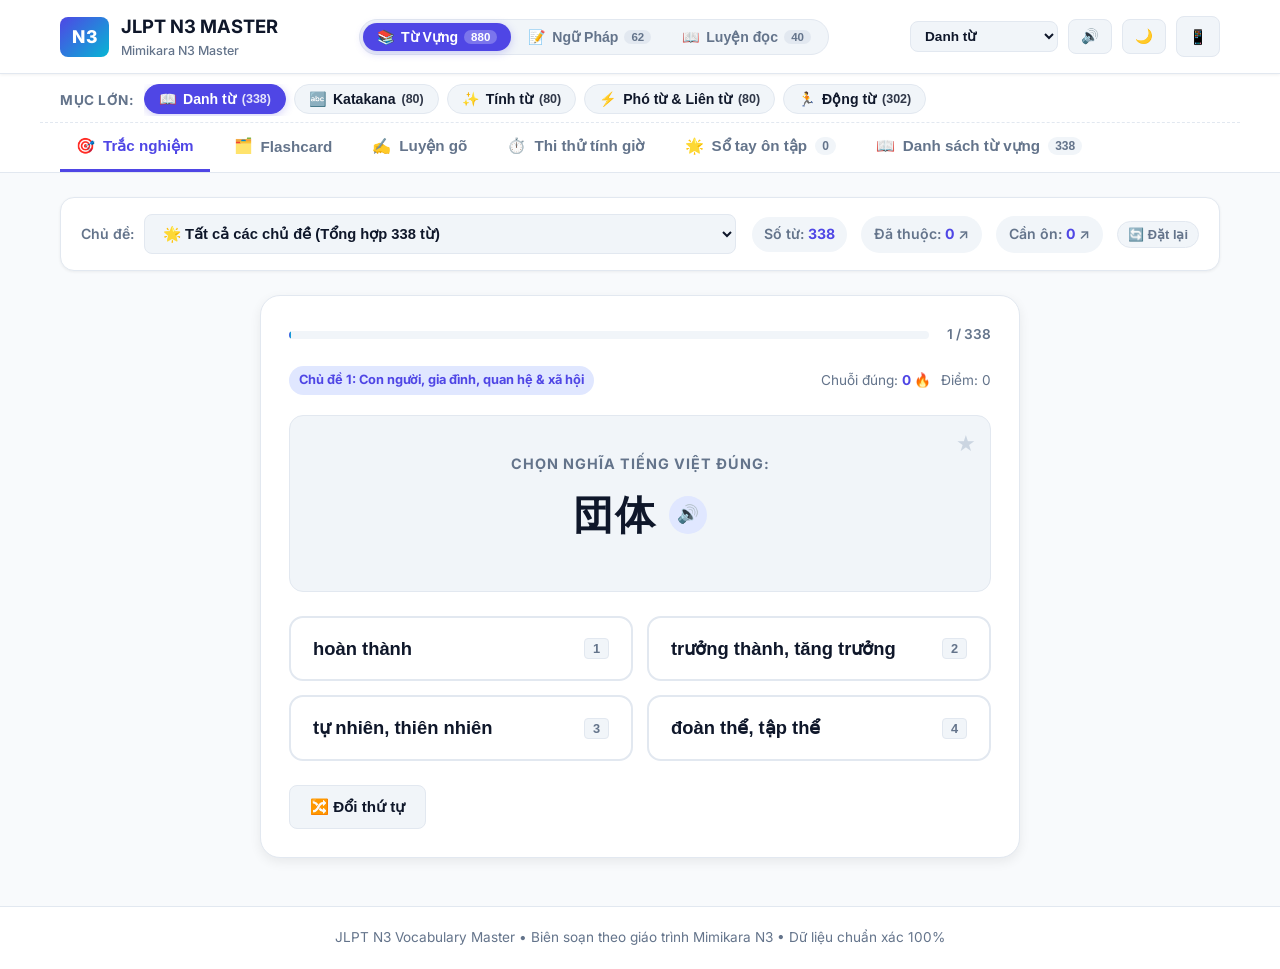
==== index.html @ 717dc183 "Add stage three N3 reading with 100 new vocabulary targets" ====
<!DOCTYPE html>
<html lang="vi" data-theme="light">
<head>
  <meta charset="UTF-8">
  <meta name="viewport" content="width=device-width, initial-scale=1.0, maximum-scale=1.0, user-scalable=no, viewport-fit=cover">
  <title>Ôn Tập Từ Vựng JLPT N3 - Mimikara</title>
  <link rel="stylesheet" href="style.css">
  <link rel="icon" type="image/svg+xml" href="icon.svg">
  <link rel="apple-touch-icon" href="icon.svg">
  <link rel="manifest" href="manifest.json">
  <meta name="theme-color" content="#4f46e5">
  <meta name="apple-mobile-web-app-capable" content="yes">
  <meta name="apple-mobile-web-app-status-bar-style" content="black-translucent">
  <meta name="apple-mobile-web-app-title" content="Quiz N3">
  <link rel="preconnect" href="https://fonts.googleapis.com">
  <link rel="preconnect" href="https://fonts.gstatic.com" crossorigin>
  <link href="https://fonts.googleapis.com/css2?family=Inter:wght@400;500;600;700;800&family=Noto+Sans+JP:wght@400;500;700;900&display=swap" rel="stylesheet">
</head>
<body>

  <!-- Header -->
  <header>
    <div class="header-inner">
      <a href="#" class="brand">
        <div class="logo-badge">N3</div>
        <div class="brand-title">
          <span id="brandMainTitle">JLPT N3 MASTER</span>
          <span class="brand-sub" id="brandSubTitle">Mimikara & Ngữ pháp VTI</span>
        </div>
      </a>

      <!-- Main Mode Switcher: Từ Vựng vs Ngữ Pháp -->
      <div class="app-mode-switch" id="appModeSwitch">
        <button class="mode-btn active" data-mode="vocab" id="modeBtnVocab">
          <span class="mode-icon">📚</span>
          <span class="mode-text">Từ Vựng</span>
          <span class="mode-badge">880</span>
        </button>
        <button class="mode-btn" data-mode="grammar" id="modeBtnGrammar">
          <span class="mode-icon">📝</span>
          <span class="mode-text">Ngữ Pháp</span>
          <span class="mode-badge">62</span>
        </button>
        <button class="mode-btn" data-mode="reading" id="modeBtnReading"><span class="mode-icon">📖</span><span class="mode-text">Luyện đọc</span><span class="mode-badge">40</span></button>
      </div>

      <div class="header-actions">
        <!-- Category selector (Extensible for Danh từ, Động từ, etc.) -->
        <select id="categorySelect" class="custom-select" style="max-width: 220px; font-size: 0.85rem; padding: 6px 10px;">
          <!-- Dynamically populated from QUIZ_CATEGORIES -->
        </select>

        <button id="soundToggleBtn" class="btn-icon" title="Bật/Tắt âm thanh">
          <span id="soundIcon">🔊</span>
        </button>

        <button id="themeToggleBtn" class="btn-icon" title="Chuyển chế độ Sáng/Tối">
          <span id="themeIcon">🌙</span>
        </button>

        <a href="connect.html" id="phoneConnectBtn" class="btn-icon" title="Kết nối học trên điện thoại (Mã QR & Link)" style="text-decoration: none;">
          <span>📱</span>
        </a>
      </div>
    </div>
  </header>

  <!-- ==================== VOCAB NAVIGATION TABS ==================== -->
  <div class="nav-tabs-wrapper" id="vocabNavTabsWrapper">
    <!-- Category Pills Switcher -->
    <div class="category-bar-wrapper">
      <span class="category-bar-label">Mục lớn:</span>
      <div id="categoryPills" class="category-pills-scroll">
        <!-- Dynamically rendered pills -->
      </div>
    </div>

    <ul class="nav-tabs">
      <li>
        <button class="nav-tab-btn active" data-tab="quiz">
          <span>🎯</span> Trắc nghiệm
        </button>
      </li>
      <li>
        <button class="nav-tab-btn" data-tab="flashcard">
          <span>🗂️</span> Flashcard
        </button>
      </li>
      <li>
        <button class="nav-tab-btn" data-tab="spelling">
          <span>✍️</span> Luyện gõ
        </button>
      </li>
      <li>
        <button class="nav-tab-btn" data-tab="exam">
          <span>⏱️</span> Thi thử tính giờ
        </button>
      </li>
      <li>
        <button class="nav-tab-btn" data-tab="review">
          <span>🌟</span> Sổ tay ôn tập
          <span id="reviewBadge" class="badge-count">0</span>
        </button>
      </li>
      <li>
        <button class="nav-tab-btn" data-tab="dictionary">
          <span>📖</span> Danh sách từ vựng
          <span id="dictTotalBadge" class="badge-count">0</span>
        </button>
      </li>
    </ul>
  </div>

  <!-- ==================== GRAMMAR NAVIGATION TABS ==================== -->
  <div class="nav-tabs-wrapper" id="grammarNavTabsWrapper" style="display: none;">
    <!-- Category Pills for Grammar -->
    <div class="category-bar-wrapper">
      <span class="category-bar-label">Nhóm:</span>
      <div id="grammarCategoryPills" class="category-pills-scroll">
        <!-- Dynamically rendered grammar pills -->
      </div>
    </div>

    <ul class="nav-tabs">
      <li>
        <button class="nav-tab-btn active" data-gtab="handbook">
          <span>📖</span> Cẩm nang 62 mẫu
          <span id="gHandbookBadge" class="badge-count">62</span>
        </button>
      </li>
      <li>
        <button class="nav-tab-btn" data-gtab="quiz">
          <span>🎯</span> Trắc nghiệm điền câu
        </button>
      </li>
      <li>
        <button class="nav-tab-btn" data-gtab="flashcard">
          <span>🗂️</span> Flashcard mẫu câu
        </button>
      </li>
      <li>
        <button class="nav-tab-btn" data-gtab="review">
          <span>⭐</span> Sổ tay cần ôn
          <span id="gReviewBadge" class="badge-count">0</span>
        </button>
      </li>
    </ul>
  </div>

  <!-- Main Content -->
  <main>
    <!-- ==================== VOCAB APPLICATION SPACE ==================== -->
    <div id="vocabAppSection">
      <!-- Topic / Filter Control Bar -->
      <div class="control-bar">
      <div class="select-group">
        <label for="topicSelect" class="select-label">Chủ đề:</label>
        <select id="topicSelect" class="custom-select">
          <option value="all">🌟 Tất cả 7 chủ đề (Tổng hợp 338 từ)</option>
          <!-- Populated dynamically -->
        </select>
      </div>

      <div class="quick-stats">
        <div class="stat-pill">Số từ: <strong id="currentWordCount">0</strong></div>
        <div id="statPillMastered" class="stat-pill clickable" title="Nhấn để xem danh sách các từ Đã thuộc">Đã thuộc: <strong id="masteredCount">0</strong> ↗</div>
        <div id="statPillMistake" class="stat-pill clickable" title="Nhấn để xem danh sách các câu Cần ôn">Cần ôn: <strong id="mistakeCount">0</strong> ↗</div>
        <button id="resetStatsBtn" class="btn-secondary" title="Đặt lại tiến độ Đã thuộc / Cần ôn" style="padding: 5px 10px; font-size: 0.8rem; border-radius: 999px; display: inline-flex; align-items: center; gap: 4px; cursor: pointer; color: var(--text-muted);">
          <span>🔄</span> Đặt lại
        </button>
      </div>
    </div>

    <!-- ==================== TAB 1: TRẮC NGHIỆM (QUIZ) ==================== -->
    <section id="view-quiz" class="view-section active">
      <div class="app-card">
        <!-- Progress -->
        <div class="progress-container">
          <div class="progress-track">
            <div id="quizProgressFill" class="progress-fill"></div>
          </div>
          <div id="quizProgressText" class="progress-text">1 / 10</div>
        </div>

        <div class="quiz-header">
          <span id="quizTopicBadge" class="quiz-topic-tag">Chủ đề 1</span>
          <div style="display: flex; gap: 10px; align-items: center;">
            <span>Chuỗi đúng: <strong id="streakCount" style="color: var(--primary);">0 🔥</strong></span>
            <span id="quizScoreText">Điểm: 0</span>
          </div>
        </div>

        <!-- Question box -->
        <div class="quiz-question-box">
          <button id="quizStarBtn" class="star-btn" title="Đánh dấu từ yêu thích">★</button>
          <div id="quizPromptType" class="question-prompt">Chọn nghĩa đúng của từ:</div>
          <div id="quizQuestionMain" class="question-main">
            <span id="quizQuestionWord">男性</span>
            <button id="quizAudioBtn" class="audio-btn" title="Nghe phát âm">🔊</button>
          </div>
          <div id="quizQuestionSub" class="question-sub">Âm Hán: NAM TÍNH</div>
        </div>

        <!-- 4 Options -->
        <div id="quizOptionsGrid" class="options-grid">
          <!-- Populated dynamically -->
        </div>

        <!-- Explanation Card (Shown after answering) -->
        <div id="quizExplanation" class="explanation-box">
          <div style="font-weight: 700; color: var(--primary); margin-bottom: 4px;">Chi tiết từ vựng:</div>
          <div class="exp-grid">
            <div class="exp-item">
              <div class="exp-label">Kanji</div>
              <div id="expKanji" class="exp-val">男性</div>
            </div>
            <div class="exp-item">
              <div class="exp-label">Cách đọc (Hiragana)</div>
              <div id="expHiragana" class="exp-val">だんせい</div>
            </div>
            <div class="exp-item">
              <div class="exp-label">Hán Việt</div>
              <div id="expHanViet" class="exp-val">NAM TÍNH</div>
            </div>
            <div class="exp-item">
              <div class="exp-label">Nghĩa tiếng Việt</div>
              <div id="expNghia" class="exp-val">đàn ông, nam giới</div>
            </div>
            <div class="exp-item">
              <div class="exp-label">STT Mimikara</div>
              <div id="expStt" class="exp-val">#1</div>
            </div>
          </div>
        </div>

        <!-- Action bar -->
        <div class="quiz-actions">
          <button id="quizShuffleBtn" class="btn-secondary">🔀 Đổi thứ tự</button>
          <button id="quizNextBtn" class="btn-primary" style="display: none;">
            Câu tiếp theo ➜
          </button>
        </div>
      </div>
    </section>

    <!-- ==================== TAB 2: FLASHCARD ==================== -->
    <section id="view-flashcard" class="view-section">
      <div class="app-card" style="max-width: 650px;">
        <div class="progress-container">
          <div class="progress-track">
            <div id="fcProgressFill" class="progress-fill"></div>
          </div>
          <div id="fcProgressText" class="progress-text">1 / 49</div>
        </div>

        <!-- 3D Flip Card -->
        <div id="flashcardElement" class="flashcard-wrapper">
          <div class="flashcard-inner">
            <!-- Front -->
            <div class="flashcard-front">
              <div style="display: flex; justify-content: space-between; width: 100%;">
                <span id="fcTopicBadge" class="quiz-topic-tag">Chủ đề 1</span>
                <span id="fcSttBadge" style="font-size: 0.85rem; font-weight: 700; color: var(--text-muted);">#1</span>
              </div>
              <div>
                <div id="fcKanji" class="fc-word-kanji">男性</div>
                <div id="fcHanViet" class="fc-word-hanviet">NAM TÍNH</div>
              </div>
              <div class="fc-hint">💡 Nhấp hoặc nhấn phím Space để lật thẻ xem nghĩa</div>
            </div>

            <!-- Back -->
            <div class="flashcard-back">
              <div style="display: flex; justify-content: space-between; width: 100%;">
                <span class="quiz-topic-tag">Đáp án & Cách đọc</span>
                <button id="fcAudioBtn" class="audio-btn" title="Nghe phát âm">🔊</button>
              </div>
              <div>
                <div id="fcHiragana" class="fc-word-hiragana">だんせい</div>
                <div id="fcNghia" class="fc-word-nghia">đàn ông, nam giới</div>
              </div>
              <div class="fc-hint">Nhấp vào thẻ để quay lại mặt trước</div>
            </div>
          </div>
        </div>

        <!-- Controls -->
        <div class="flashcard-controls">
          <button id="fcPrevBtn" class="btn-secondary" title="Từ trước đó (Phím mũi tên trái)">⬅ Trước</button>
          <button id="fcReviewBtn" class="btn-status review" title="Đánh dấu cần ôn lại">⚠️ Cần ôn lại</button>
          <button id="fcMasteredBtn" class="btn-status mastered" title="Đánh dấu đã thuộc">✅ Đã thuộc</button>
          <button id="fcNextBtn" class="btn-secondary" title="Từ tiếp theo (Phím mũi tên phải)">Tiếp ➡</button>
        </div>
      </div>
    </section>

    <!-- ==================== TAB 3: LUYỆN GÕ (SPELLING) ==================== -->
    <section id="view-spelling" class="view-section">
      <div class="app-card">
        <div class="progress-container">
          <div class="progress-track">
            <div id="spellingProgressFill" class="progress-fill"></div>
          </div>
          <div id="spellingProgressText" class="progress-text">1 / 10</div>
        </div>

        <div class="spelling-box">
          <div class="quiz-topic-tag" id="spellingTopicBadge">Chủ đề 1</div>
          <div id="spellingKanji" class="spelling-prompt">男性</div>
          <div id="spellingHanViet" style="color: var(--primary); font-weight: 700; margin-bottom: 4px;">NAM TÍNH</div>
          <div id="spellingMeaning" class="spelling-meaning">đàn ông, nam giới</div>

          <form id="spellingForm">
            <input type="text" id="spellingInput" class="spelling-input" placeholder="Gõ Hiragana (hoặc Romaji)..." autocomplete="off" autofocus>
            <div id="spellingFeedback" class="spelling-feedback"></div>
            
            <div style="display: flex; gap: 10px; justify-content: center;">
              <button type="button" id="spellingHintBtn" class="btn-secondary">💡 Gợi ý chữ đầu</button>
              <button type="submit" class="btn-primary">Kiểm tra ↵</button>
              <button type="button" id="spellingSkipBtn" class="btn-secondary">Bỏ qua ➜</button>
            </div>
          </form>
        </div>
      </div>
    </section>

    <!-- ==================== TAB 4: THI THỬ TÍNH GIỜ (EXAM) ==================== -->
    <section id="view-exam" class="view-section">
      <!-- Exam Setup Screen -->
      <div id="examSetupCard" class="app-card">
        <h2 style="font-size: 1.6rem; margin-bottom: 8px;">⏱️ Thi thử trắc nghiệm JLPT N3</h2>
        <p style="color: var(--text-muted); margin-bottom: 24px;">Kiểm tra năng lực từ vựng N3 dưới áp lực thời gian tương tự bài thi thật.</p>

        <div style="margin-bottom: 20px;">
          <label style="font-weight: 700; display: block; margin-bottom: 8px;">Số câu hỏi:</label>
          <select id="examCountSelect" class="custom-select">
            <option value="15">15 câu (Khoảng 5 phút)</option>
            <option value="25" selected>25 câu (Khoảng 8 phút)</option>
            <option value="40">40 câu (Khoảng 15 phút)</option>
            <option value="all">Toàn bộ danh sách từ trong chủ đề</option>
          </select>
        </div>

        <div style="margin-bottom: 24px;">
          <label style="font-weight: 700; display: block; margin-bottom: 8px;">Thời gian mỗi câu:</label>
          <select id="examTimeSelect" class="custom-select">
            <option value="15">15 giây / câu (Nhanh - Phản xạ cao)</option>
            <option value="25" selected>25 giây / câu (Chuẩn JLPT)</option>
            <option value="40">40 giây / câu (Thư thả)</option>
          </select>
        </div>

        <button id="examStartBtn" class="btn-primary" style="width: 100%; justify-content: center; padding: 14px;">
          🚀 Bắt đầu thi ngay
        </button>
      </div>

      <!-- Exam Active Screen -->
      <div id="examActiveCard" class="app-card" style="display: none;">
        <div style="display: flex; justify-content: space-between; align-items: center; margin-bottom: 16px;">
          <span id="examCounterText" style="font-weight: 700;">Câu 1 / 25</span>
          <div id="examTimer" class="exam-timer">
            <span>⏳</span> <span id="examTimerValue">25s</span>
          </div>
        </div>

        <div class="progress-container">
          <div class="progress-track">
            <div id="examProgressFill" class="progress-fill"></div>
          </div>
        </div>

        <div class="quiz-question-box">
          <div id="examPromptType" class="question-prompt">Chọn nghĩa chính xác:</div>
          <div id="examQuestionMain" class="question-main">
            <span id="examQuestionWord">合格</span>
            <button id="examAudioBtn" class="audio-btn" title="Nghe phát âm">🔊</button>
          </div>
          <div id="examQuestionSub" class="question-sub">HỢP CÁCH</div>
        </div>

        <div id="examOptionsGrid" class="options-grid">
          <!-- Populated dynamically -->
        </div>
      </div>

      <!-- Exam Result Screen -->
      <div id="examResultCard" class="app-card exam-result-card" style="display: none;">
        <h2 style="font-size: 1.8rem; margin-bottom: 6px;">🎉 Kết Quả Bài Thi</h2>
        <p id="examResultSub" style="color: var(--text-muted); margin-bottom: 24px;">Hoàn thành bài thi N3</p>

        <div class="score-circle">
          <div id="examScorePercent">88%</div>
          <span id="examScoreFraction">22 / 25 câu đúng</span>
        </div>

        <div id="examRankBadge" style="display: inline-block; padding: 8px 18px; border-radius: 999px; font-weight: 800; margin-bottom: 24px;">
          Xuất Sắc! 🏆
        </div>

        <div style="display: flex; gap: 12px; justify-content: center; flex-wrap: wrap;">
          <button id="examRetryBtn" class="btn-primary">🔄 Thi lại</button>
          <button id="examReviewMistakesBtn" class="btn-secondary">⚠️ Ôn lại các câu làm sai</button>
        </div>
      </div>
    </section>

    <!-- ==================== TAB 5: SỔ TAY TỪ KHÓ, YÊU THÍCH & ĐÃ THUỘC ==================== -->
    <section id="view-review" class="view-section">
      <div class="control-bar" style="margin-bottom: 16px;">
        <div style="display: flex; gap: 10px; flex-wrap: wrap;">
          <button id="subtabMistakesBtn" class="btn-secondary" style="font-weight: 700; background: var(--primary-light); color: var(--primary);">
            ⚠️ Câu làm sai (<span id="countMistakesTab">0</span>)
          </button>
          <button id="subtabMasteredBtn" class="btn-secondary" style="font-weight: 700;">
            ✅ Đã thuộc (<span id="countMasteredTab">0</span>)
          </button>
          <button id="subtabFavoritesBtn" class="btn-secondary" style="font-weight: 700;">
            ⭐ Từ yêu thích (<span id="countFavoritesTab">0</span>)
          </button>
        </div>

        <button id="clearReviewBtn" class="btn-secondary" style="color: var(--danger);">
          🗑️ Xóa danh sách này
        </button>
      </div>

      <div id="reviewListContainer" class="dict-table-wrapper">
        <!-- Rendered dynamically -->
      </div>
    </section>

    <!-- ==================== TAB 6: DANH SÁCH TỪ VỰNG ==================== -->
    <section id="view-dictionary" class="view-section">
      <div class="dict-controls">
        <div class="dict-topic-group">
          <label for="dictTopicSelect" class="select-label">🏷️ Chủ đề:</label>
          <select id="dictTopicSelect" class="custom-select dict-topic-select">
            <option value="all">🌟 Tất cả chủ đề</option>
            <!-- Populated dynamically -->
          </select>
        </div>
        <div class="dict-search-wrapper">
          <input type="text" id="dictSearchInput" class="search-input" placeholder="🔍 Tìm kiếm từ vựng theo Kanji, Hiragana, Hán Việt hoặc Nghĩa...">
        </div>
      </div>

      <div class="dict-status-bar">
        <span id="dictStatusText">Đang hiển thị <strong id="dictFilteredCount">0</strong> từ</span>
        <div class="dict-col-toggles">
          <span class="dict-col-label">Che nội dung để dò bài:</span>
          <button type="button" class="col-pill-toggle" data-col="kanji" title="Ẩn/Hiện cột Kanji">
            <span class="col-icon">👁️</span> Kanji
          </button>
          <button type="button" class="col-pill-toggle" data-col="hiragana" title="Ẩn/Hiện cột Hiragana">
            <span class="col-icon">👁️</span> Hiragana
          </button>
          <button type="button" class="col-pill-toggle" data-col="hanviet" title="Ẩn/Hiện cột Âm Hán Việt">
            <span class="col-icon">👁️</span> Hán Việt
          </button>
          <button type="button" class="col-pill-toggle" data-col="nghia" title="Ẩn/Hiện cột Nghĩa tiếng Việt">
            <span class="col-icon">👁️</span> Nghĩa TV
          </button>
        </div>
      </div>

      <div class="dict-table-wrapper">
        <table class="dict-table" id="dictTable">
          <thead>
            <tr>
              <th style="width: 50px;">STT</th>
              <th class="th-toggleable">
                <div class="th-content">
                  <span>Kanji / Từ vựng</span>
                  <button type="button" class="btn-col-toggle" data-col="kanji" title="Ẩn/Hiện nội dung Kanji">
                    <span class="toggle-icon">👁️</span>
                  </button>
                </div>
              </th>
              <th class="th-toggleable">
                <div class="th-content">
                  <span>Hiragana</span>
                  <button type="button" class="btn-col-toggle" data-col="hiragana" title="Ẩn/Hiện nội dung Hiragana">
                    <span class="toggle-icon">👁️</span>
                  </button>
                </div>
              </th>
              <th class="th-toggleable">
                <div class="th-content">
                  <span>Âm Hán Việt</span>
                  <button type="button" class="btn-col-toggle" data-col="hanviet" title="Ẩn/Hiện nội dung Âm Hán Việt">
                    <span class="toggle-icon">👁️</span>
                  </button>
                </div>
              </th>
              <th class="th-toggleable">
                <div class="th-content">
                  <span>Nghĩa Tiếng Việt</span>
                  <button type="button" class="btn-col-toggle" data-col="nghia" title="Ẩn/Hiện nội dung Nghĩa Tiếng Việt">
                    <span class="toggle-icon">👁️</span>
                  </button>
                </div>
              </th>
              <th class="col-topic">Chủ đề</th>
              <th style="text-align: center; width: 100px;">Thao tác</th>
            </tr>
          </thead>
          <tbody id="dictTableBody">
            <!-- Populated dynamically -->
          </tbody>
        </table>
      </div>
    </section>
  </div> <!-- /#vocabAppSection -->

  <!-- ==================== GRAMMAR APPLICATION SPACE ==================== -->
  <div id="grammarAppSection" style="display: none;">
    <!-- Grammar Filter & Stats Bar -->
    <div class="control-bar" id="grammarControlBar">
      <div class="select-group">
        <label for="grammarCategorySelect" class="select-label">Phân loại:</label>
        <select id="grammarCategorySelect" class="custom-select">
          <!-- Populated from GRAMMAR_CATEGORIES -->
        </select>
      </div>

      <div class="quick-stats">
        <div class="stat-pill">Tổng mẫu: <strong id="grammarTotalCount">62</strong></div>
        <div id="gStatPillMastered" class="stat-pill clickable" title="Xem danh sách mẫu câu Đã thuộc">Đã thuộc: <strong id="gMasteredCount">0</strong> ↗</div>
        <div id="gStatPillReview" class="stat-pill clickable" title="Xem danh sách mẫu câu Cần ôn">Cần ôn: <strong id="gReviewCount">0</strong> ↗</div>
        <button id="resetGrammarStatsBtn" class="btn-secondary" title="Đặt lại tiến độ ngữ pháp" style="padding: 5px 10px; font-size: 0.8rem; border-radius: 999px; display: inline-flex; align-items: center; gap: 4px; cursor: pointer; color: var(--text-muted);">
          <span>🔄</span> Đặt lại
        </button>
      </div>
    </div>

    <!-- ==================== GRAMMAR TAB 1: CẨM NANG (HANDBOOK) ==================== -->
    <section id="view-grammar-handbook" class="view-section active">
      <div class="dict-controls">
        <div class="dict-search-wrapper">
          <input type="text" id="grammarSearchInput" class="search-input" placeholder="🔍 Tìm theo mẫu câu (~うちに), ý nghĩa (trong lúc), hoặc câu ví dụ...">
        </div>
        <button id="grammarToggleAllBtn" class="btn-secondary" style="white-space: nowrap; font-size: 0.88rem; padding: 11px 16px; display: inline-flex; align-items: center; gap: 6px;">
          <span id="toggleAllIcon">📂</span> <span id="toggleAllText">Mở rộng tất cả</span>
        </button>
      </div>

      <div class="dict-status-bar">
        <span id="grammarStatusText">Đang hiển thị <strong style="color: var(--primary);">62</strong> / 62 mẫu ngữ pháp</span>
      </div>

      <!-- Accordion list container for 62 grammar cards -->
      <div id="grammarCardsList" class="grammar-cards-container">
        <!-- Rendered dynamically -->
      </div>
    </section>

    <!-- ==================== GRAMMAR TAB 2: TRẮC NGHIỆM (QUIZ) ==================== -->
    <section id="view-grammar-quiz" class="view-section">
      <div class="app-card">
        <div class="progress-container">
          <div class="progress-track">
            <div id="gQuizProgressFill" class="progress-fill"></div>
          </div>
          <div id="gQuizProgressText" class="progress-text">1 / 10</div>
        </div>

        <div class="quiz-header">
          <span id="gQuizCategoryBadge" class="quiz-topic-tag">Thời gian & Trình tự</span>
          <div>Chuỗi đúng: <strong id="gQuizStreak" style="color: var(--primary);">0 🔥</strong></div>
        </div>

        <div class="quiz-question-box">
          <button id="gQuizStarBtn" class="star-btn" title="Lưu mẫu câu này vào Sổ tay cần ôn">★</button>
          <div class="question-prompt">Điền mẫu ngữ pháp thích hợp vào chỗ trống:</div>
          <div id="gQuizSentence" class="grammar-quiz-sentence">
            <!-- Japanese sentence with blank slot -->
          </div>
          <div id="gQuizMeaning" class="question-sub" style="margin-top: 8px;">
            <!-- Vietnamese translation hint -->
          </div>
          <div style="margin-top: 14px;">
            <button id="gQuizAudioBtn" class="audio-btn" title="Nghe câu tiếng Nhật">🔊</button>
          </div>
        </div>

        <!-- 4 Options Grid -->
        <div id="gQuizOptionsGrid" class="options-grid">
          <!-- Rendered dynamically -->
        </div>

        <!-- Explanation Box -->
        <div id="gQuizExplanation" class="explanation-box">
          <div id="gQuizExpTitle" style="font-weight: 700; color: var(--primary); margin-bottom: 6px; font-size: 1.05rem;"></div>
          <div id="gQuizExpDetail" style="font-size: 0.95rem; line-height: 1.5; color: var(--text-main);"></div>
        </div>

        <!-- Quiz Action Buttons -->
        <div class="quiz-actions">
          <button id="gQuizRestartBtn" class="btn-secondary">Làm bộ khác 🔄</button>
          <button id="gQuizNextBtn" class="btn-primary" style="display: none;">Câu tiếp theo ➔</button>
        </div>
      </div>
    </section>

    <!-- ==================== GRAMMAR TAB 3: FLASHCARD ==================== -->
    <section id="view-grammar-flashcard" class="view-section">
      <div class="app-card" style="text-align: center;">
        <div class="progress-container">
          <div class="progress-track">
            <div id="gFcProgressFill" class="progress-fill"></div>
          </div>
          <div id="gFcProgressText" class="progress-text">1 / 62</div>
        </div>

        <div class="flashcard-wrapper" id="gFlashcardElement">
          <div class="flashcard-inner">
            <!-- Mặt trước -->
            <div class="flashcard-front">
              <div style="display: flex; justify-content: space-between; width: 100%; align-items: center;">
                <span id="gFcCategoryBadge" class="quiz-topic-tag">Thời gian & Trình tự</span>
                <span id="gFcNumberBadge" style="font-weight: 800; color: var(--primary); font-size: 0.9rem;">#1</span>
              </div>
              <div style="flex: 1; display: flex; flex-direction: column; justify-content: center;">
                <div id="gFcPattern" class="fc-word-kanji" style="font-size: clamp(2rem, 6.5vw, 2.8rem); margin-top: 10px;">～うちに</div>
                <div id="gFcFormation" class="grammar-fc-formation" style="font-size: 0.95rem; color: var(--text-muted); margin-top: 10px; font-weight: 600; white-space: pre-line;"></div>
              </div>
              <div class="fc-hint">Chạm vào thẻ để lật xem ý nghĩa & ví dụ 🔄</div>
            </div>

            <!-- Mặt sau -->
            <div class="flashcard-back">
              <div style="display: flex; justify-content: space-between; width: 100%; align-items: center;">
                <span id="gFcCategoryBadgeBack" class="quiz-topic-tag">Thời gian & Trình tự</span>
                <button id="gFcAudioBtn" class="audio-btn" title="Nghe phát âm câu ví dụ">🔊</button>
              </div>
              <div style="flex: 1; display: flex; flex-direction: column; justify-content: center; overflow-y: auto; max-height: 200px; padding: 4px; width: 100%;">
                <div id="gFcMeaning" class="fc-word-nghia" style="font-size: 1.35rem; font-weight: 800; color: var(--primary); margin-top: 4px;">Trong lúc, nhân lúc...</div>
                <div id="gFcUsage" style="font-size: 0.85rem; color: var(--text-muted); margin: 6px 0 10px; line-height: 1.4; text-align: left; white-space: pre-line;"></div>
                <div id="gFcExample" style="font-size: 0.92rem; text-align: left; background: var(--bg-subtle); padding: 8px 12px; border-radius: var(--radius-sm); border-left: 3px solid var(--primary);"></div>
              </div>
              <div class="fc-hint">Chạm vào thẻ để lật lại 🔄</div>
            </div>
          </div>
        </div>

        <div class="flashcard-controls">
          <button id="gFcReviewBtn" class="btn-status review">⚠️ Cần ôn</button>
          <button id="gFcMasteredBtn" class="btn-status mastered">✅ Đã thuộc</button>
        </div>

        <div style="display: flex; justify-content: space-between; max-width: 580px; margin: 16px auto 0;">
          <button id="gFcPrevBtn" class="btn-secondary" style="padding: 8px 16px;">⬅️ Trước</button>
          <button id="gFcNextBtn" class="btn-secondary" style="padding: 8px 16px;">Tiếp ➡️</button>
        </div>
      </div>
    </section>

    <!-- ==================== GRAMMAR TAB 4: SỔ TAY (REVIEW) ==================== -->
    <section id="view-grammar-review" class="view-section">
      <div class="control-bar" style="margin-bottom: 16px;">
        <div style="display: flex; gap: 8px; flex-wrap: wrap;">
          <button id="gSubtabMistakesBtn" class="btn-secondary" style="font-weight: 700; background: var(--primary-light); color: var(--primary);">
            ⚠️ Cần ôn (<span id="gCountMistakesTab">0</span>)
          </button>
          <button id="gSubtabMasteredBtn" class="btn-secondary" style="font-weight: 700;">
            ✅ Đã thuộc (<span id="gCountMasteredTab">0</span>)
          </button>
          <button id="gSubtabStarredBtn" class="btn-secondary" style="font-weight: 700;">
            ⭐ Đã đánh dấu (<span id="gCountStarredTab">0</span>)
          </button>
        </div>

        <button id="gClearReviewBtn" class="btn-secondary" style="color: var(--danger);">
          🗑️ Xóa danh sách này
        </button>
      </div>

      <div id="gReviewListContainer" class="grammar-cards-container">
        <!-- Rendered dynamically -->
      </div>
    </section>
  </div> <!-- /#grammarAppSection -->
    <section id="readingAppSection" style="display: none;"></section>
  </main>

  <!-- Reset Stats Modal -->
  <div id="resetModal" class="modal-overlay" style="display: none; position: fixed; inset: 0; background: rgba(0,0,0,0.55); z-index: 9999; align-items: center; justify-content: center; backdrop-filter: blur(4px);">
    <div class="app-card" style="max-width: 440px; width: 90%; margin: 20px; box-shadow: var(--shadow-lg); animation: popIn 0.25s ease;">
      <h3 style="display: flex; align-items: center; gap: 8px; font-size: 1.25rem; margin-bottom: 12px; color: var(--text-main);">
        <span>🔄</span> Đặt lại tiến độ học tập
      </h3>
      <p style="font-size: 0.92rem; color: var(--text-muted); margin-bottom: 20px; line-height: 1.5;">
        Bạn muốn làm mới tiến độ học tập nào về mức 0?
      </p>

      <div style="display: flex; flex-direction: column; gap: 10px; margin-bottom: 24px;">
        <button id="resetMasteredBtn" class="btn-secondary" style="justify-content: flex-start; padding: 12px 16px; font-weight: 600; text-align: left;">
          <span>✅</span> Đặt lại danh sách <strong>"Đã thuộc"</strong> về 0
        </button>
        <button id="resetMistakesBtn" class="btn-secondary" style="justify-content: flex-start; padding: 12px 16px; font-weight: 600; text-align: left; color: #b45309;">
          <span>⚠️</span> Đặt lại danh sách <strong>"Cần ôn"</strong> về 0
        </button>
        <button id="resetAllStatsBtn" class="btn-secondary" style="justify-content: flex-start; padding: 12px 16px; font-weight: 700; text-align: left; color: var(--danger); border-color: rgba(239, 68, 68, 0.4);">
          <span>💥</span> Đặt lại <strong>TOÀN BỘ</strong> (Học lại từ đầu)
        </button>
      </div>

      <div style="display: flex; justify-content: flex-end;">
        <button id="closeResetModalBtn" class="btn-secondary" style="padding: 8px 18px;">Đóng</button>
      </div>
    </div>
  </div>

  <!-- Footer -->
  <footer>
    <p>JLPT N3 Vocabulary Master • Biên soạn theo giáo trình Mimikara N3 • Dữ liệu chuẩn xác 100%</p>
  </footer>

  <!-- Scripts -->
  <script src="vocab_data.js"></script>
  <script src="grammar_data.js?v=4"></script>
  <script src="reading_data.js"></script>
  <script src="reading_stage1.js"></script>
  <script src="reading_stage2.js"></script>
  <script src="reading_stage3.js"></script>
  <script src="reading_plan.js"></script>
  <script src="reading.js"></script>
  <script src="app.js?v=9"></script>
  <script>
    if ('serviceWorker' in navigator) {
      let reloading = false;
      const hadController = !!navigator.serviceWorker.controller;
      navigator.serviceWorker.addEventListener('controllerchange', () => {
        if (hadController && !reloading) {
          reloading = true;
          window.location.reload();
        }
      });
      window.addEventListener('load', () => {
        navigator.serviceWorker.register('./service-worker.js', { updateViaCache: 'none' }).then(registration => {
          return registration.update();
        }).catch(err => {
          console.log('SW registration error:', err);
        });
      });
    }
  </script>
</body>
</html>
---- style.css ----
:root {
  --primary: #4f46e5;
  --primary-hover: #4338ca;
  --primary-light: #e0e7ff;
  --secondary: #06b6d4;
  --success: #10b981;
  --success-light: #d1fae5;
  --danger: #ef4444;
  --danger-light: #fee2e2;
  --warning: #f59e0b;
  --warning-light: #fef3c7;
  
  --bg-main: #f8fafc;
  --bg-card: #ffffff;
  --bg-subtle: #f1f5f9;
  --text-main: #0f172a;
  --text-muted: #64748b;
  --text-inverse: #ffffff;
  --border: #e2e8f0;
  
  --radius-sm: 8px;
  --radius-md: 14px;
  --radius-lg: 20px;
  --shadow-sm: 0 1px 3px rgba(0,0,0,0.06);
  --shadow-md: 0 4px 12px rgba(0,0,0,0.07);
  --shadow-lg: 0 12px 28px rgba(0,0,0,0.1);
  --transition: all 0.25s cubic-bezier(0.4, 0, 0.2, 1);
  --header-height: 64px;
  --sat: env(safe-area-inset-top, 0px);
  --sab: env(safe-area-inset-bottom, 0px);
}

[data-theme="dark"] {
  --bg-main: #0b0f19;
  --bg-card: #151d2f;
  --bg-subtle: #1e293b;
  --text-main: #f1f5f9;
  --text-muted: #94a3b8;
  --border: #334155;
  --primary-light: #1e1b4b;
  --success-light: #064e3b;
  --danger-light: #7f1d1d;
  --warning-light: #78350f;
  --shadow-md: 0 4px 14px rgba(0,0,0,0.4);
  --shadow-lg: 0 12px 32px rgba(0,0,0,0.5);
}

* {
  margin: 0;
  padding: 0;
  box-sizing: border-box;
}

body {
  font-family: 'Inter', -apple-system, BlinkMacSystemFont, "Segoe UI", Roboto, "Hiragino Sans", "Meiryo", sans-serif;
  background-color: var(--bg-main);
  color: var(--text-main);
  line-height: 1.6;
  min-height: 100vh;
  min-height: 100dvh;
  display: flex;
  flex-direction: column;
  padding-bottom: var(--sab);
  transition: background-color 0.3s ease, color 0.3s ease;
}

/* Header */
header {
  background: var(--bg-card);
  border-bottom: 1px solid var(--border);
  position: sticky;
  top: 0;
  z-index: 100;
  box-shadow: var(--shadow-sm);
  padding-top: var(--sat);
}

.header-inner {
  max-width: 1200px;
  margin: 0 auto;
  padding: 12px 20px;
  display: flex;
  align-items: center;
  justify-content: space-between;
  gap: 16px;
}

.brand {
  display: flex;
  align-items: center;
  gap: 12px;
  text-decoration: none;
  color: inherit;
}

.logo-badge {
  background: linear-gradient(135deg, var(--primary), var(--secondary));
  color: white;
  font-weight: 800;
  font-size: 1.1rem;
  padding: 6px 12px;
  border-radius: var(--radius-sm);
  letter-spacing: 0.5px;
}

.brand-title {
  font-size: 1.15rem;
  font-weight: 700;
  display: flex;
  flex-direction: column;
}

.brand-sub {
  font-size: 0.78rem;
  font-weight: 500;
  color: var(--text-muted);
}

.header-actions {
  display: flex;
  align-items: center;
  gap: 10px;
}

/* App Mode Switcher (Từ vựng vs Ngữ pháp) */
.app-mode-switch {
  display: inline-flex;
  align-items: center;
  background: var(--bg-subtle);
  padding: 3px;
  border-radius: 999px;
  border: 1px solid var(--border);
  gap: 3px;
}

.mode-btn {
  background: transparent;
  border: none;
  padding: 6px 14px;
  border-radius: 999px;
  font-size: 0.88rem;
  font-weight: 700;
  color: var(--text-muted);
  cursor: pointer;
  transition: var(--transition);
  display: inline-flex;
  align-items: center;
  gap: 6px;
  white-space: nowrap;
  user-select: none;
}

.mode-btn:hover {
  color: var(--text-main);
}

.mode-btn.active {
  background: var(--primary);
  color: white;
  box-shadow: 0 2px 8px rgba(79, 70, 229, 0.25);
}

.mode-badge {
  background: var(--border);
  color: var(--text-muted);
  padding: 1px 7px;
  border-radius: 999px;
  font-size: 0.72rem;
  font-weight: 800;
  transition: var(--transition);
}

.mode-btn.active .mode-badge {
  background: rgba(255, 255, 255, 0.25);
  color: white;
}

.btn-icon {
  background: var(--bg-subtle);
  border: 1px solid var(--border);
  color: var(--text-main);
  border-radius: var(--radius-sm);
  padding: 8px 12px;
  cursor: pointer;
  font-size: 0.9rem;
  display: inline-flex;
  align-items: center;
  gap: 6px;
  transition: var(--transition);
}

.btn-icon:hover {
  background: var(--primary-light);
  color: var(--primary);
  border-color: var(--primary);
}

/* Navigation Tabs */
.nav-tabs-wrapper {
  background: var(--bg-card);
  border-bottom: 1px solid var(--border);
  overflow-x: auto;
}

.nav-tabs {
  max-width: 1200px;
  margin: 0 auto;
  padding: 0 20px;
  display: flex;
  gap: 8px;
  list-style: none;
}

.nav-tab-btn {
  background: none;
  border: none;
  color: var(--text-muted);
  padding: 14px 16px;
  font-size: 0.95rem;
  font-weight: 600;
  cursor: pointer;
  display: inline-flex;
  align-items: center;
  gap: 8px;
  border-bottom: 3px solid transparent;
  transition: var(--transition);
  white-space: nowrap;
}

.nav-tab-btn:hover {
  color: var(--primary);
}

.nav-tab-btn.active {
  color: var(--primary);
  border-bottom-color: var(--primary);
}

.badge-count {
  background: var(--bg-subtle);
  color: var(--text-muted);
  padding: 2px 7px;
  border-radius: 999px;
  font-size: 0.75rem;
  font-weight: 700;
}

.nav-tab-btn.active .badge-count {
  background: var(--primary-light);
  color: var(--primary);
}

/* Category Pills Switcher */
.category-bar-wrapper {
  max-width: 1200px;
  margin: 0 auto;
  padding: 10px 20px 6px;
  display: flex;
  gap: 10px;
  align-items: center;
  border-bottom: 1px dashed var(--border);
  overflow-x: auto;
  -webkit-overflow-scrolling: touch;
  scrollbar-width: none;
}

.category-bar-wrapper::-webkit-scrollbar {
  display: none;
}

.category-bar-label {
  font-size: 0.85rem;
  font-weight: 700;
  color: var(--text-muted);
  text-transform: uppercase;
  letter-spacing: 0.5px;
  white-space: nowrap;
  flex-shrink: 0;
}

.category-pills-scroll {
  display: flex;
  gap: 8px;
  overflow-x: auto;
  -webkit-overflow-scrolling: touch;
  scrollbar-width: none;
  flex-wrap: nowrap;
  padding-bottom: 2px;
}

.category-pills-scroll::-webkit-scrollbar {
  display: none;
}

.cat-pill {
  background: var(--bg-subtle);
  border: 1px solid var(--border);
  color: var(--text-main);
  padding: 6px 14px;
  border-radius: 999px;
  font-size: 0.88rem;
  font-weight: 700;
  cursor: pointer;
  transition: var(--transition);
  display: inline-flex;
  align-items: center;
  gap: 6px;
  white-space: nowrap;
  flex-shrink: 0;
}

.cat-pill:hover {
  border-color: var(--primary);
  background: var(--primary-light);
  color: var(--primary);
}

.cat-pill.active {
  background: var(--primary);
  color: white;
  border-color: var(--primary);
  box-shadow: 0 2px 8px rgba(79, 70, 229, 0.25);
}

/* Main Container */
main {
  max-width: 1200px;
  margin: 0 auto;
  padding: 24px 20px 48px;
  width: 100%;
  flex: 1;
}

/* Topic Bar / Controls */
.control-bar {
  background: var(--bg-card);
  border: 1px solid var(--border);
  border-radius: var(--radius-md);
  padding: 16px 20px;
  margin-bottom: 24px;
  display: flex;
  flex-wrap: wrap;
  align-items: center;
  justify-content: space-between;
  gap: 16px;
  box-shadow: var(--shadow-sm);
}

.select-group {
  display: flex;
  align-items: center;
  gap: 10px;
  flex: 1;
  min-width: 260px;
}

.select-label {
  font-size: 0.88rem;
  font-weight: 600;
  color: var(--text-muted);
  white-space: nowrap;
}

.custom-select {
  width: 100%;
  padding: 10px 14px;
  border: 1px solid var(--border);
  border-radius: var(--radius-sm);
  background: var(--bg-subtle);
  color: var(--text-main);
  font-size: 0.92rem;
  font-weight: 600;
  outline: none;
  transition: var(--transition);
  cursor: pointer;
}

.custom-select:focus {
  border-color: var(--primary);
  box-shadow: 0 0 0 3px rgba(79, 70, 229, 0.15);
}

.quick-stats {
  display: flex;
  align-items: center;
  gap: 14px;
  font-size: 0.88rem;
  color: var(--text-muted);
}

.stat-pill {
  background: var(--bg-subtle);
  padding: 6px 12px;
  border-radius: 999px;
  font-weight: 600;
  transition: var(--transition);
}

.stat-pill strong {
  color: var(--primary);
}

.stat-pill.clickable {
  cursor: pointer;
  border: 1px solid transparent;
  user-select: none;
}

.stat-pill.clickable:hover {
  background: var(--primary-light);
  border-color: var(--primary);
  transform: translateY(-1px);
}

.stat-pill.clickable:hover strong {
  color: var(--primary-dark, #3730a3);
}

/* View Sections */
.view-section {
  display: none;
  animation: fadeIn 0.3s ease;
}

.view-section.active {
  display: block;
}

@keyframes fadeIn {
  from { opacity: 0; transform: translateY(6px); }
  to { opacity: 1; transform: translateY(0); }
}

/* Common Card */
.app-card {
  background: var(--bg-card);
  border: 1px solid var(--border);
  border-radius: var(--radius-lg);
  box-shadow: var(--shadow-md);
  padding: 28px;
  max-width: 760px;
  margin: 0 auto;
}

/* Progress bar */
.progress-container {
  display: flex;
  align-items: center;
  gap: 12px;
  margin-bottom: 20px;
}

.progress-track {
  flex: 1;
  height: 8px;
  background: var(--bg-subtle);
  border-radius: 999px;
  overflow: hidden;
}

.progress-fill {
  height: 100%;
  background: linear-gradient(90deg, var(--primary), var(--secondary));
  width: 0%;
  border-radius: 999px;
  transition: width 0.3s ease;
}

.progress-text {
  font-size: 0.85rem;
  font-weight: 600;
  color: var(--text-muted);
  min-width: 50px;
  text-align: right;
}

/* Quiz Card Elements */
.quiz-header {
  display: flex;
  justify-content: space-between;
  align-items: center;
  margin-bottom: 20px;
  font-size: 0.85rem;
  color: var(--text-muted);
}

.quiz-topic-tag {
  background: var(--primary-light);
  color: var(--primary);
  font-weight: 700;
  padding: 4px 10px;
  border-radius: 999px;
  font-size: 0.8rem;
}

.quiz-question-box {
  text-align: center;
  padding: 36px 16px;
  background: var(--bg-subtle);
  border-radius: var(--radius-md);
  margin-bottom: 24px;
  position: relative;
  border: 1px solid var(--border);
}

.star-btn {
  position: absolute;
  top: 14px;
  right: 14px;
  background: none;
  border: none;
  font-size: 1.4rem;
  cursor: pointer;
  color: #cbd5e1;
  transition: var(--transition);
}

.star-btn.active {
  color: #eab308;
  transform: scale(1.15);
}

.question-prompt {
  font-size: 0.9rem;
  color: var(--text-muted);
  text-transform: uppercase;
  letter-spacing: 1px;
  font-weight: 700;
  margin-bottom: 8px;
}

.question-main {
  font-size: 2.5rem;
  font-weight: 800;
  color: var(--text-main);
  letter-spacing: 2px;
  margin-bottom: 8px;
  cursor: pointer;
  display: inline-flex;
  align-items: center;
  gap: 12px;
}

.question-sub {
  font-size: 1.1rem;
  color: var(--text-muted);
  font-weight: 500;
}

.audio-btn {
  background: var(--primary-light);
  border: none;
  color: var(--primary);
  width: 38px;
  height: 38px;
  border-radius: 50%;
  display: inline-flex;
  align-items: center;
  justify-content: center;
  cursor: pointer;
  font-size: 1.1rem;
  transition: var(--transition);
  vertical-align: middle;
}

.audio-btn:hover {
  transform: scale(1.1);
  background: var(--primary);
  color: white;
}

/* Quiz Options Grid */
.options-grid {
  display: grid;
  grid-template-columns: repeat(2, 1fr);
  gap: 14px;
  margin-bottom: 24px;
}

@media (max-width: 600px) {
  .options-grid {
    grid-template-columns: 1fr;
  }
}

.option-btn {
  background: var(--bg-card);
  border: 2px solid var(--border);
  border-radius: var(--radius-md);
  padding: 18px 22px;
  text-align: left;
  font-size: 1.05rem;
  font-weight: 600;
  color: var(--text-main);
  cursor: pointer;
  transition: var(--transition);
  display: flex;
  align-items: center;
  justify-content: space-between;
  gap: 12px;
  position: relative;
  min-height: 64px;
}

.option-btn:hover:not(:disabled) {
  border-color: var(--primary);
  background: var(--primary-light);
  transform: translateY(-2px);
}

.option-key {
  font-size: 0.8rem;
  background: var(--bg-subtle);
  border: 1px solid var(--border);
  padding: 2px 8px;
  border-radius: 4px;
  color: var(--text-muted);
  align-self: center;
}

.option-content {
  display: flex;
  flex-direction: column;
  gap: 4px;
  text-align: left;
  flex: 1;
}

.option-hira {
  font-size: 1.25rem;
  font-weight: 700;
  color: var(--primary);
  letter-spacing: 0.5px;
}

.option-meaning {
  font-size: 1.15rem;
  font-weight: 600;
  color: var(--text-main);
  line-height: 1.4;
}

.option-btn.correct {
  border-color: var(--success) !important;
  background: var(--success-light) !important;
}

.option-btn.correct .option-hira {
  color: #065f46 !important;
}

.option-btn.correct .option-meaning {
  color: #047857 !important;
}

[data-theme="dark"] .option-btn.correct .option-hira {
  color: #a7f3d0 !important;
}

[data-theme="dark"] .option-btn.correct .option-meaning {
  color: #6ee7b7 !important;
}

.option-btn.incorrect {
  border-color: var(--danger) !important;
  background: var(--danger-light) !important;
}

.option-btn.incorrect .option-hira {
  color: #991b1b !important;
}

.option-btn.incorrect .option-meaning {
  color: #b91c1c !important;
}

[data-theme="dark"] .option-btn.incorrect .option-hira {
  color: #fca5a5 !important;
}

[data-theme="dark"] .option-btn.incorrect .option-meaning {
  color: #f87171 !important;
}

/* Answer Explanation Box */
.explanation-box {
  background: var(--bg-subtle);
  border-left: 4px solid var(--primary);
  border-radius: 0 var(--radius-sm) var(--radius-sm) 0;
  padding: 16px 20px;
  margin-bottom: 20px;
  display: none;
  animation: fadeIn 0.2s ease;
}

.explanation-box.active {
  display: block;
}

.exp-grid {
  display: grid;
  grid-template-columns: repeat(auto-fit, minmax(160px, 1fr));
  gap: 12px;
  margin-top: 8px;
}

.exp-item {
  font-size: 0.9rem;
}

.exp-label {
  font-size: 0.75rem;
  font-weight: 700;
  color: var(--text-muted);
  text-transform: uppercase;
}

.exp-val {
  font-weight: 600;
  color: var(--text-main);
  font-size: 1rem;
}

/* Quiz Controls Bottom */
.quiz-actions {
  display: flex;
  justify-content: space-between;
  align-items: center;
  gap: 12px;
}

.btn-primary {
  background: var(--primary);
  color: white;
  border: none;
  padding: 12px 24px;
  border-radius: var(--radius-sm);
  font-size: 1rem;
  font-weight: 700;
  cursor: pointer;
  transition: var(--transition);
  display: inline-flex;
  align-items: center;
  gap: 8px;
}

.btn-primary:hover {
  background: var(--primary-hover);
  transform: translateY(-1px);
  box-shadow: 0 4px 12px rgba(79, 70, 229, 0.3);
}

.btn-secondary {
  background: var(--bg-subtle);
  color: var(--text-main);
  border: 1px solid var(--border);
  padding: 12px 20px;
  border-radius: var(--radius-sm);
  font-size: 0.95rem;
  font-weight: 600;
  cursor: pointer;
  transition: var(--transition);
}

.btn-secondary:hover {
  background: var(--border);
}

/* Flashcard 3D Card */
.flashcard-wrapper {
  perspective: 1000px;
  width: 100%;
  max-width: 580px;
  height: 380px;
  margin: 0 auto 24px;
  cursor: pointer;
}

.flashcard-inner {
  position: relative;
  width: 100%;
  height: 100%;
  text-align: center;
  transition: transform 0.6s cubic-bezier(0.4, 0, 0.2, 1);
  transform-style: preserve-3d;
}

.flashcard-wrapper.flipped .flashcard-inner {
  transform: rotateY(180deg);
}

.flashcard-front, .flashcard-back {
  position: absolute;
  width: 100%;
  height: 100%;
  -webkit-backface-visibility: hidden;
  backface-visibility: hidden;
  border-radius: var(--radius-lg);
  border: 2px solid var(--border);
  background: var(--bg-card);
  box-shadow: var(--shadow-lg);
  padding: 32px 24px;
  display: flex;
  flex-direction: column;
  justify-content: space-between;
  align-items: center;
}

.flashcard-back {
  transform: rotateY(180deg);
  background: linear-gradient(145deg, var(--bg-card), var(--bg-subtle));
}

.fc-word-kanji {
  font-size: 3.4rem;
  font-weight: 800;
  letter-spacing: 2px;
  margin-top: 20px;
}

.fc-word-hanviet {
  font-size: 1.25rem;
  font-weight: 700;
  color: var(--primary);
  margin-top: 8px;
}

.fc-word-hiragana {
  font-size: 2.2rem;
  font-weight: 700;
  color: var(--primary);
  margin-top: 12px;
}

.fc-word-nghia {
  font-size: 1.5rem;
  font-weight: 600;
  color: var(--text-main);
  margin-top: 10px;
}

.fc-hint {
  font-size: 0.85rem;
  color: var(--text-muted);
}

.flashcard-controls {
  display: flex;
  justify-content: center;
  align-items: center;
  gap: 16px;
  max-width: 580px;
  margin: 0 auto;
}

.btn-status {
  flex: 1;
  padding: 12px 18px;
  border-radius: var(--radius-md);
  border: none;
  font-weight: 700;
  cursor: pointer;
  display: flex;
  align-items: center;
  justify-content: center;
  gap: 8px;
  transition: var(--transition);
}

.btn-status.review {
  background: var(--warning-light);
  color: #b45309;
}

.btn-status.mastered {
  background: var(--success-light);
  color: #047857;
}

.btn-status:hover {
  transform: translateY(-2px);
  filter: brightness(0.95);
}

/* Spelling / Typing Practice */
.spelling-box {
  text-align: center;
}

.spelling-prompt {
  font-size: 2.6rem;
  font-weight: 800;
  margin: 16px 0 8px;
}

.spelling-meaning {
  font-size: 1.2rem;
  color: var(--text-muted);
  margin-bottom: 24px;
}

.spelling-input {
  width: 100%;
  max-width: 420px;
  padding: 16px 20px;
  font-size: 1.3rem;
  text-align: center;
  border: 2px solid var(--border);
  border-radius: var(--radius-md);
  background: var(--bg-subtle);
  color: var(--text-main);
  outline: none;
  font-weight: 600;
  transition: var(--transition);
  margin-bottom: 16px;
}

.spelling-input:focus {
  border-color: var(--primary);
  background: var(--bg-card);
  box-shadow: 0 0 0 4px rgba(79, 70, 229, 0.15);
}

.spelling-feedback {
  font-size: 1.1rem;
  font-weight: 700;
  min-height: 28px;
  margin-bottom: 16px;
}

/* Exam Screen */
.exam-timer {
  display: inline-flex;
  align-items: center;
  gap: 6px;
  background: var(--danger-light);
  color: var(--danger);
  padding: 6px 14px;
  border-radius: 999px;
  font-weight: 700;
  font-size: 1rem;
}

.exam-result-card {
  text-align: center;
  padding: 40px 24px;
}

.score-circle {
  width: 140px;
  height: 140px;
  border-radius: 50%;
  border: 6px solid var(--primary);
  display: flex;
  flex-direction: column;
  align-items: center;
  justify-content: center;
  margin: 0 auto 24px;
  font-size: 2.2rem;
  font-weight: 800;
  color: var(--primary);
}

.score-circle span {
  font-size: 0.85rem;
  font-weight: 600;
  color: var(--text-muted);
}

/* Vocab List / Dictionary */
.dict-controls {
  display: flex;
  gap: 12px;
  margin-bottom: 12px;
  flex-wrap: wrap;
  align-items: center;
}

.dict-topic-group {
  display: flex;
  align-items: center;
  gap: 8px;
  background: var(--bg-card);
  padding: 4px 12px;
  border: 1px solid var(--border);
  border-radius: var(--radius-sm);
  box-shadow: var(--shadow-sm);
}

.dict-topic-group .select-label {
  font-size: 0.85rem;
  font-weight: 700;
  color: var(--text-muted);
  white-space: nowrap;
}

.dict-topic-select {
  border: none !important;
  background: transparent !important;
  color: var(--text-main) !important;
  font-size: 0.92rem !important;
  font-weight: 600 !important;
  outline: none !important;
  cursor: pointer;
  max-width: 320px;
  padding: 8px 4px !important;
}

.dict-search-wrapper {
  flex: 1;
  min-width: 250px;
}

.dict-status-bar {
  display: flex;
  justify-content: space-between;
  align-items: center;
  margin-bottom: 14px;
  padding: 0 4px;
  font-size: 0.86rem;
  color: var(--text-muted);
  gap: 12px;
  flex-wrap: wrap;
}

.dict-status-bar strong {
  color: var(--primary);
  font-weight: 700;
}

/* Toolbar Quick Pills */
.dict-col-toggles {
  display: flex;
  align-items: center;
  gap: 6px;
  flex-wrap: wrap;
}

.dict-col-label {
  font-size: 0.82rem;
  font-weight: 600;
  color: var(--text-muted);
  margin-right: 2px;
}

.col-pill-toggle {
  display: inline-flex;
  align-items: center;
  gap: 4px;
  padding: 4px 10px;
  border-radius: 999px;
  border: 1px solid var(--border);
  background: var(--bg-card);
  color: var(--text-muted);
  font-size: 0.8rem;
  font-weight: 600;
  cursor: pointer;
  transition: all 0.2s ease;
}

.col-pill-toggle:hover {
  border-color: var(--primary);
  color: var(--primary);
  background: var(--bg-subtle);
}

.col-pill-toggle.active {
  background: #fef3c7;
  border-color: #f59e0b;
  color: #b45309;
  box-shadow: 0 1px 3px rgba(245, 158, 11, 0.2);
}

[data-theme="dark"] .col-pill-toggle.active {
  background: rgba(245, 158, 11, 0.22);
  border-color: #f59e0b;
  color: #fbbf24;
}

@media (max-width: 768px) {
  .dict-status-bar {
    flex-direction: column;
    align-items: flex-start;
  }
}

@media (max-width: 640px) {
  .dict-topic-group {
    width: 100%;
  }
  .dict-topic-select {
    max-width: 100%;
    width: 100%;
  }
  .dict-search-wrapper {
    width: 100%;
  }
}

.search-input {
  width: 100%;
  padding: 12px 18px;
  border: 1px solid var(--border);
  border-radius: var(--radius-sm);
  background: var(--bg-card);
  color: var(--text-main);
  font-size: 0.95rem;
  outline: none;
}

.search-input:focus {
  border-color: var(--primary);
}

.dict-table-wrapper {
  background: var(--bg-card);
  border: 1px solid var(--border);
  border-radius: var(--radius-md);
  box-shadow: var(--shadow-sm);
  position: relative;
}

.dict-table {
  width: 100%;
  border-collapse: separate;
  border-spacing: 0;
  text-align: left;
}

.dict-table thead th {
  position: sticky;
  top: var(--header-height, 64px);
  z-index: 40;
  background: var(--bg-card);
  padding: 14px 16px;
  font-size: 0.82rem;
  font-weight: 700;
  color: var(--text-muted);
  text-transform: uppercase;
  border-bottom: 2px solid var(--border);
  box-shadow: 0 4px 10px -2px rgba(0, 0, 0, 0.08);
}

.dict-table thead th:first-child {
  border-top-left-radius: var(--radius-md);
}

.dict-table thead th:last-child {
  border-top-right-radius: var(--radius-md);
}

/* Column Toggle Buttons in Table Header */
.th-toggleable {
  position: relative;
  user-select: none;
}

.th-content {
  display: flex;
  align-items: center;
  justify-content: space-between;
  gap: 6px;
  white-space: nowrap;
}

.btn-col-toggle {
  display: inline-flex;
  align-items: center;
  justify-content: center;
  width: 26px;
  height: 26px;
  padding: 0;
  border-radius: 6px;
  border: 1px solid var(--border);
  background: var(--bg-subtle);
  color: var(--text-muted);
  font-size: 0.85rem;
  cursor: pointer;
  transition: all 0.2s ease;
  flex-shrink: 0;
}

.btn-col-toggle:hover {
  background: var(--bg-card);
  border-color: var(--primary);
  transform: scale(1.1);
  box-shadow: var(--shadow-sm);
}

.btn-col-toggle.active {
  background: #fef3c7;
  border-color: #f59e0b;
  color: #b45309;
  box-shadow: 0 0 0 2px rgba(245, 158, 11, 0.25);
}

[data-theme="dark"] .btn-col-toggle.active {
  background: rgba(245, 158, 11, 0.25);
  border-color: #f59e0b;
  color: #fbbf24;
}

.dict-table td {
  padding: 14px 16px;
  border-bottom: 1px solid var(--border);
  font-size: 0.95rem;
  vertical-align: middle;
}

.dict-table tr:hover {
  background: var(--bg-subtle);
}

.dict-kanji {
  font-size: 1.25rem;
  font-weight: 700;
}

.dict-hanviet {
  font-size: 0.85rem;
  color: var(--primary);
  font-weight: 700;
}

.dict-hiragana {
  font-size: 1.05rem;
  color: #d97706;
  font-weight: 600;
}

.dict-nghia {
  font-size: 0.95rem;
  color: var(--text-main);
}

/* Masked Column Styles (Che nội dung để dò bài) */
.dict-table.hide-col-kanji td.dict-kanji,
.dict-table.hide-col-hiragana td.dict-hiragana,
.dict-table.hide-col-hanviet td.dict-hanviet,
.dict-table.hide-col-nghia td.dict-nghia {
  cursor: pointer;
}

.dict-table.hide-col-kanji td.dict-kanji .cell-text,
.dict-table.hide-col-hiragana td.dict-hiragana .cell-text,
.dict-table.hide-col-hanviet td.dict-hanviet .cell-text,
.dict-table.hide-col-nghia td.dict-nghia .cell-text {
  color: transparent !important;
  text-shadow: none !important;
  background: var(--bg-subtle);
  border: 1px dashed var(--border);
  border-radius: 6px;
  padding: 3px 10px;
  display: inline-block;
  user-select: none;
  transition: all 0.18s ease;
  position: relative;
  min-height: 24px;
  min-width: 48px;
  box-sizing: border-box;
}

.dict-table.hide-col-kanji td.dict-kanji .cell-text::after,
.dict-table.hide-col-hiragana td.dict-hiragana .cell-text::after,
.dict-table.hide-col-hanviet td.dict-hanviet .cell-text::after,
.dict-table.hide-col-nghia td.dict-nghia .cell-text::after {
  content: "???";
  position: absolute;
  top: 50%;
  left: 50%;
  transform: translate(-50%, -50%);
  color: var(--text-muted);
  font-size: 0.8rem;
  font-weight: 700;
  letter-spacing: 1px;
  pointer-events: none;
  opacity: 0.65;
}

/* Hover or Clicked/Revealed */
.dict-table.hide-col-kanji td.dict-kanji:hover .cell-text,
.dict-table.hide-col-kanji td.dict-kanji.revealed .cell-text,
.dict-table.hide-col-hiragana td.dict-hiragana:hover .cell-text,
.dict-table.hide-col-hiragana td.dict-hiragana.revealed .cell-text,
.dict-table.hide-col-hanviet td.dict-hanviet:hover .cell-text,
.dict-table.hide-col-hanviet td.dict-hanviet.revealed .cell-text,
.dict-table.hide-col-nghia td.dict-nghia:hover .cell-text,
.dict-table.hide-col-nghia td.dict-nghia.revealed .cell-text {
  color: inherit !important;
  background: transparent !important;
  border-color: transparent !important;
  user-select: text;
}

.dict-table.hide-col-kanji td.dict-kanji:hover .cell-text::after,
.dict-table.hide-col-kanji td.dict-kanji.revealed .cell-text::after,
.dict-table.hide-col-hiragana td.dict-hiragana:hover .cell-text::after,
.dict-table.hide-col-hiragana td.dict-hiragana.revealed .cell-text::after,
.dict-table.hide-col-hanviet td.dict-hanviet:hover .cell-text::after,
.dict-table.hide-col-hanviet td.dict-hanviet.revealed .cell-text::after,
.dict-table.hide-col-nghia td.dict-nghia:hover .cell-text::after,
.dict-table.hide-col-nghia td.dict-nghia.revealed .cell-text::after {
  display: none !important;
}

/* Empty State */
.empty-state {
  text-align: center;
  padding: 60px 20px;
  color: var(--text-muted);
}

.empty-icon {
  font-size: 3rem;
  margin-bottom: 12px;
}

/* =============================================================================
   GRAMMAR APP STYLES (CẨM NANG, TRẮC NGHIỆM, FLASHCARD & SỔ TAY NGỮ PHÁP)
   ============================================================================= */

/* Search bar on top of Handbook */
.grammar-search-bar {
  display: flex;
  gap: 12px;
  align-items: center;
  margin-bottom: 12px;
}

/* Grammar Accordion Cards */
.grammar-cards-container {
  display: flex;
  flex-direction: column;
  gap: 12px;
}

.grammar-card {
  background: var(--bg-card);
  border: 1px solid var(--border);
  border-radius: var(--radius-md);
  box-shadow: var(--shadow-sm);
  transition: var(--transition);
  overflow: hidden;
}

.grammar-card:hover {
  border-color: var(--primary-light);
  box-shadow: var(--shadow-md);
}

.grammar-card-header {
  padding: 14px 18px;
  display: flex;
  align-items: center;
  justify-content: space-between;
  gap: 12px;
  cursor: pointer;
  user-select: none;
  background: var(--bg-card);
  transition: background-color 0.2s ease;
}

.grammar-card-header:hover {
  background: var(--bg-subtle);
}

.grammar-card.expanded .grammar-card-header {
  border-bottom: 1px solid var(--border);
  background: var(--bg-subtle);
}

.gcard-title-group {
  display: flex;
  align-items: center;
  gap: 10px;
  flex-wrap: wrap;
  flex: 1;
}

.gcard-id-badge {
  background: var(--primary-light);
  color: var(--primary);
  font-weight: 800;
  font-size: 0.82rem;
  padding: 3px 8px;
  border-radius: 6px;
  flex-shrink: 0;
}

.gcard-pattern {
  font-size: 1.25rem;
  font-weight: 800;
  color: var(--text-main);
  letter-spacing: 0.5px;
}

.gcard-meaning {
  font-size: 0.95rem;
  font-weight: 600;
  color: var(--primary);
}

.gcard-cat-tag {
  font-size: 0.76rem;
  color: var(--text-muted);
  background: var(--bg-card);
  border: 1px solid var(--border);
  padding: 2px 8px;
  border-radius: 999px;
  white-space: nowrap;
}

.gcard-actions {
  display: flex;
  align-items: center;
  gap: 8px;
  flex-shrink: 0;
}

.gcard-chevron {
  font-size: 0.85rem;
  color: var(--text-muted);
  transition: transform 0.25s ease;
}

.grammar-card.expanded .gcard-chevron {
  transform: rotate(180deg);
}

/* Grammar Card Body (Accordion Content) */
.grammar-card-body {
  padding: 18px 20px;
  display: none;
  animation: fadeIn 0.2s ease;
}

.grammar-card.expanded .grammar-card-body {
  display: block;
}

.gcard-section-label {
  font-size: 0.8rem;
  font-weight: 700;
  color: var(--text-muted);
  text-transform: uppercase;
  letter-spacing: 0.5px;
  margin-bottom: 6px;
  display: flex;
  align-items: center;
  gap: 6px;
}

.gcard-formation-box {
  background: var(--bg-subtle);
  border-left: 3px solid var(--primary);
  border-radius: 0 var(--radius-sm) var(--radius-sm) 0;
  padding: 10px 14px;
  font-size: 0.92rem;
  font-weight: 600;
  color: var(--text-main);
  white-space: pre-line;
  margin-bottom: 14px;
  line-height: 1.5;
}

.gcard-usage-box {
  font-size: 0.92rem;
  line-height: 1.6;
  color: var(--text-main);
  white-space: pre-line;
  margin-bottom: 16px;
  background: rgba(79, 70, 229, 0.04);
  padding: 10px 14px;
  border-radius: var(--radius-sm);
  border: 1px dashed var(--border);
}

.gcard-examples-list {
  display: flex;
  flex-direction: column;
  gap: 10px;
}

.gcard-example-item {
  display: flex;
  align-items: flex-start;
  gap: 10px;
  background: var(--bg-subtle);
  padding: 10px 14px;
  border-radius: var(--radius-sm);
  border: 1px solid transparent;
  transition: var(--transition);
}

.gcard-example-item:hover {
  border-color: var(--border);
  background: var(--bg-card);
}

.gcard-example-content {
  flex: 1;
}

.gcard-example-ja {
  font-size: 1.05rem;
  font-weight: 700;
  color: var(--text-main);
  margin-bottom: 4px;
  line-height: 1.45;
}

.gcard-example-vi {
  font-size: 0.9rem;
  color: var(--text-muted);
  line-height: 1.4;
}

/* Grammar Quiz Sentence */
.grammar-quiz-sentence {
  font-size: clamp(1.35rem, 4.5vw, 1.8rem);
  font-weight: 700;
  color: var(--text-main);
  line-height: 1.6;
  margin: 12px 0;
}

.blank-slot {
  display: inline-block;
  background: var(--primary-light);
  color: var(--primary);
  border-bottom: 3px solid var(--primary);
  border-radius: 4px;
  padding: 2px 14px;
  margin: 0 4px;
  font-weight: 800;
}

/* Grammar Flashcard Details */
.grammar-fc-formation {
  font-size: 0.95rem;
  color: var(--text-muted);
  font-weight: 600;
  line-height: 1.5;
  background: var(--bg-subtle);
  padding: 8px 14px;
  border-radius: var(--radius-sm);
  display: inline-block;
}

/* Footer */
footer {
  text-align: center;
  padding: 20px;
  font-size: 0.85rem;
  color: var(--text-muted);
  border-top: 1px solid var(--border);
  background: var(--bg-card);
}

/* ==========================================================================
   MOBILE & IPHONE 12 PRO MAX (428px) RESPONSIVE OPTIMIZATIONS
   ========================================================================== */
@media (max-width: 640px) {
  /* Fast tap response on iOS */
  button, select, input, .cat-pill, .nav-tab-btn, .option-btn {
    touch-action: manipulation;
    -webkit-tap-highlight-color: transparent;
  }

  /* Header */
  .header-inner {
    padding: 8px 12px;
    gap: 8px;
    flex-wrap: wrap;
  }

  .brand {
    gap: 8px;
  }

  .logo-badge {
    padding: 4px 8px;
    font-size: 0.95rem;
    border-radius: 6px;
  }

  .brand-title span:first-child {
    font-size: 0.95rem;
    line-height: 1.2;
  }

  .brand-sub {
    font-size: 0.72rem;
  }

  /* Mode switcher full-width on mobile */
  .app-mode-switch {
    width: 100%;
    order: 3;
    display: flex;
    justify-content: stretch;
  }

  .mode-btn {
    flex: 1;
    justify-content: center;
    padding: 7px 8px;
    font-size: 0.85rem;
  }

  /* On mobile, categorySelect in header is hidden to save space; user uses categoryPills below */
  #categorySelect {
    display: none !important;
  }

  .header-actions {
    gap: 6px;
  }

  .btn-icon {
    padding: 6px 10px;
    font-size: 0.88rem;
    min-height: 38px;
    min-width: 38px;
  }

  /* Category pills bar & Nav Tabs */
  .category-bar-wrapper {
    padding: 8px 12px 6px;
    gap: 6px;
  }

  .category-bar-label {
    font-size: 0.76rem;
  }

  .cat-pill {
    padding: 5px 11px;
    font-size: 0.82rem;
  }

  .nav-tabs {
    padding: 0 10px;
    gap: 4px;
  }

  .nav-tab-btn {
    padding: 10px 10px;
    font-size: 0.84rem;
  }

  /* Main & Control Bar */
  main {
    padding: 12px 10px 36px;
  }

  .control-bar {
    padding: 12px 10px;
    gap: 10px;
    margin-bottom: 16px;
    border-radius: var(--radius-md);
  }

  .select-group {
    width: 100%;
    min-width: 0;
    flex-direction: column;
    align-items: stretch;
    gap: 4px;
  }

  .custom-select {
    padding: 8px 10px;
    font-size: 0.88rem;
    width: 100%;
  }

  .quick-stats {
    width: 100%;
    display: flex;
    justify-content: space-between;
    align-items: center;
    gap: 4px;
    flex-wrap: wrap;
  }

  .stat-pill {
    font-size: 0.76rem;
    padding: 5px 7px;
    flex: 1 1 auto;
    text-align: center;
    white-space: nowrap;
  }

  #resetStatsBtn {
    padding: 5px 8px !important;
    font-size: 0.74rem !important;
  }

  .app-card {
    padding: 16px 12px;
    border-radius: var(--radius-md);
  }

  /* Quiz View */
  .quiz-header {
    margin-bottom: 12px;
    font-size: 0.8rem;
  }

  .quiz-question-box {
    padding: 20px 10px;
    margin-bottom: 16px;
  }

  .question-prompt {
    font-size: 0.78rem;
    margin-bottom: 6px;
  }

  .question-main {
    font-size: clamp(1.8rem, 6.8vw, 2.3rem);
    gap: 8px;
    margin-bottom: 6px;
  }

  .question-sub {
    font-size: 0.95rem;
  }

  .star-btn {
    top: 8px;
    right: 8px;
    font-size: 1.25rem;
  }

  .options-grid {
    grid-template-columns: 1fr !important;
    gap: 10px;
    margin-bottom: 16px;
  }

  .option-btn {
    padding: 12px 14px;
    min-height: 52px;
    font-size: 0.95rem;
    gap: 8px;
  }

  .option-hira {
    font-size: 1.15rem;
  }

  .option-meaning {
    font-size: 1.05rem;
  }

  .quiz-actions {
    gap: 8px;
  }

  .btn-primary, .btn-secondary {
    padding: 10px 14px;
    font-size: 0.88rem;
    min-height: 44px;
  }

  /* Flashcard View */
  .flashcard-wrapper {
    height: 300px;
    max-width: 100%;
    margin-bottom: 16px;
  }

  .flashcard-front, .flashcard-back {
    padding: 18px 14px;
  }

  .fc-word-kanji {
    font-size: clamp(2.4rem, 8vw, 3rem);
    margin-top: 6px;
  }

  .fc-word-hanviet {
    font-size: 1.05rem;
    margin-top: 4px;
  }

  .fc-word-hiragana {
    font-size: clamp(1.6rem, 5.5vw, 2rem);
    margin-top: 8px;
  }

  .fc-word-nghia {
    font-size: clamp(1.15rem, 4vw, 1.35rem);
    margin-top: 6px;
  }

  .flashcard-controls {
    gap: 8px;
    width: 100%;
  }

  .btn-status {
    padding: 12px 10px;
    font-size: 0.88rem;
    min-height: 44px;
  }

  /* Spelling Practice */
  .spelling-prompt {
    font-size: clamp(2rem, 7vw, 2.5rem);
    margin: 12px 0 6px;
  }

  .spelling-meaning {
    font-size: 1.05rem;
    margin-bottom: 18px;
  }

  .spelling-input {
    font-size: 1.15rem;
    padding: 12px 14px;
    max-width: 100%;
  }

  /* Exam Screen */
  .score-circle {
    width: 110px;
    height: 110px;
    font-size: 1.75rem;
    margin-bottom: 16px;
  }

  /* Notebook / Review List Subtabs */
  #view-review .control-bar > div:first-child {
    width: 100%;
    display: flex;
    gap: 6px;
    flex-wrap: wrap;
  }

  #view-review .control-bar button {
    flex: 1 1 calc(50% - 6px);
    font-size: 0.8rem;
    padding: 8px 6px;
    text-align: center;
    justify-content: center;
  }

  #clearReviewBtn {
    width: 100%;
    text-align: center;
    justify-content: center;
    margin-top: 4px;
    font-size: 0.82rem;
    padding: 8px;
  }

  /* Dictionary / Vocab List Table */
  .dict-controls {
    gap: 8px;
    margin-bottom: 10px;
  }

  .dict-topic-group {
    width: 100%;
    padding: 4px 8px;
  }

  .dict-topic-select {
    width: 100%;
    font-size: 0.86rem !important;
  }

  .dict-search-wrapper {
    width: 100%;
  }

  .search-input {
    padding: 10px 12px;
    font-size: 0.88rem;
  }

  .dict-status-bar {
    flex-direction: column;
    align-items: flex-start;
    gap: 6px;
    margin-bottom: 10px;
    font-size: 0.8rem;
  }

  .dict-col-toggles {
    display: flex;
    align-items: center;
    gap: 4px;
    width: 100%;
    flex-wrap: wrap;
  }

  .dict-col-label {
    width: 100%;
    font-size: 0.78rem;
    margin-bottom: 2px;
  }

  .col-pill-toggle {
    padding: 4px 7px;
    font-size: 0.74rem;
    min-height: 28px;
  }

  .dict-table-wrapper {
    overflow-x: auto;
    -webkit-overflow-scrolling: touch;
    border-radius: var(--radius-sm);
  }

  .dict-table {
    font-size: 0.85rem;
    width: 100%;
    min-width: 380px;
  }

  /* Hide Topic Column on mobile to make the table fit cleanly on iPhone 12 Pro Max (428px) */
  .dict-table .col-topic {
    display: none !important;
  }

  .dict-table thead th {
    padding: 9px 4px;
    font-size: 0.74rem;
  }

  .dict-table td {
    padding: 8px 4px;
    font-size: 0.84rem;
  }

  .dict-kanji {
    font-size: 1.05rem !important;
    font-weight: 700;
  }

  .dict-hiragana {
    font-size: 0.92rem !important;
  }

  .dict-hanviet {
    font-size: 0.75rem !important;
  }

  .dict-nghia {
    font-size: 0.82rem !important;
    line-height: 1.35;
  }

  .btn-col-toggle {
    width: 22px;
    height: 22px;
    font-size: 0.7rem;
  }

  /* Masking cell size on mobile */
  .dict-table.hide-col-kanji td.dict-kanji .cell-text,
  .dict-table.hide-col-hiragana td.dict-hiragana .cell-text,
  .dict-table.hide-col-hanviet td.dict-hanviet .cell-text,
  .dict-table.hide-col-nghia td.dict-nghia .cell-text {
    min-width: 32px;
    padding: 2px 6px;
    font-size: 0.78rem;
  }

  .audio-btn.dict-speak-btn,
  .audio-btn.btn-speak {
    width: 28px !important;
    height: 28px !important;
    font-size: 0.8rem !important;
  }

  .star-btn.dict-star-btn {
    font-size: 1.05rem !important;
  }

  .btn-unmaster {
    padding: 3px 6px !important;
    font-size: 0.74rem !important;
    margin-left: 2px !important;
  }

  /* Mobile Grammar Optimizations */
  .grammar-search-bar {
    flex-direction: column;
    align-items: stretch;
    gap: 8px;
  }

  .grammar-search-bar button {
    width: 100%;
    justify-content: center;
  }

  .grammar-card-header {
    padding: 12px 14px;
    gap: 8px;
  }

  .gcard-pattern {
    font-size: 1.1rem;
  }

  .gcard-meaning {
    font-size: 0.88rem;
  }

  .grammar-card-body {
    padding: 14px 12px;
  }

  .gcard-example-ja {
    font-size: 0.98rem;
  }

  .gcard-example-vi {
    font-size: 0.85rem;
  }

  .grammar-quiz-sentence {
    font-size: clamp(1.2rem, 5vw, 1.55rem);
    line-height: 1.5;
  }

  .blank-slot {
    padding: 2px 8px;
    font-size: 1rem;
  }
}
/* Reading room: quiet typography and a book-like two-column layout. */
.reading-heading { display:flex; justify-content:space-between; align-items:center; gap:16px; margin:26px 0; }
.reading-heading h1 { font-size:clamp(1.6rem,3vw,2.2rem); letter-spacing:-.04em; }
.reading-heading p,.reading-subtitle { color:var(--text-muted); }
.reading-coverage { background:var(--bg-card); border:1px solid var(--border); border-radius:14px; padding:20px; margin-bottom:28px; }
.reading-metrics { display:grid; grid-template-columns:repeat(3,minmax(0,1fr)); gap:20px; }
.reading-metrics > div { display:grid; gap:5px; border-left:3px solid var(--primary); padding-left:14px; }
.reading-metrics span,.reading-metrics small { color:var(--text-muted); font-size:.8rem; }
.reading-metrics strong { font-size:1.3rem; }
.reading-coverage p { line-height:1.8; font-size:.85rem; margin:14px 0; }
.reading-coverage details details { padding:12px 0; }
.reading-missing { max-height:240px; overflow:auto; }
.reading-objectives { border-left:3px solid var(--primary); padding:10px 14px; margin:18px 0; font-size:.85rem; background:var(--bg-subtle); line-height:1.8; }
#readingStage { width:100%; margin-bottom:16px; }
.reading-recall-question { border:1px solid var(--border); border-radius:10px; padding:12px; margin:18px 0; min-width:0; }
.reading-recall-question legend { padding:0 6px; font-weight:600; font-size:.9rem; }
.reading-recall-question label { display:flex; gap:8px; padding:10px; cursor:pointer; font-size:.9rem; }
.reading-recall-question input { flex-shrink:0; }
@media(max-width:640px) { .reading-metrics { grid-template-columns:1fr; gap:16px; } .reading-metrics > div { grid-template-columns:1fr auto; } .reading-metrics small { grid-column:2; } }
.reading-kicker { font-size:.72rem; letter-spacing:.1em; text-transform:uppercase; color:var(--text-muted); }
#readingProgress { white-space:nowrap; border:1px solid var(--border); border-radius:30px; padding:8px 16px; font-size:.85rem; }
.reading-layout { display:grid; grid-template-columns:260px minmax(0,1fr); gap:28px; align-items:start; }
.reading-sidebar label { display:block; margin-bottom:8px; font-weight:600; }
#readingFilter { width:100%; margin-bottom:14px; }
#readingList { display:grid; gap:8px; }
.reading-lesson { text-align:left; width:100%; padding:15px; border:1px solid var(--border); border-radius:10px; background:var(--bg-card); color:var(--text-main); cursor:pointer; display:grid; gap:6px; font:inherit; }
.reading-lesson.selected { border-color:var(--primary); box-shadow:inset 3px 0 var(--primary); background:var(--primary-light); }
.reading-lesson > span:last-child { font-size:.76rem; color:var(--text-muted); }
.reading-paper { min-width:0; background:var(--bg-card); border:1px solid var(--border); border-top:4px solid var(--primary); border-radius:4px 4px 16px 16px; padding:clamp(20px,4vw,48px); scroll-margin-top:calc(var(--header-height) + 16px); }
.reading-paper h2 { font-family:'Noto Sans JP',serif; font-size:clamp(1.5rem,3vw,2rem); margin:12px 0 4px; }
.reading-tools { display:flex; flex-wrap:wrap; gap:8px; margin:16px 0; }
.reading-hint,.reading-empty { font-size:.82rem; color:var(--text-muted); margin:14px 0; }
.reading-prose { font-family:'Noto Sans JP',sans-serif; font-size:1.12rem; line-height:2.7; letter-spacing:.035em; margin:28px 0; overflow-wrap:anywhere; }
.reading-prose p { margin-bottom:22px; text-indent:1em; }
.reading-word { display:inline; padding:0 1px; border:0; border-bottom:1px dashed var(--primary); background:transparent; color:inherit; font:inherit; letter-spacing:inherit; cursor:pointer; text-indent:0; }
.reading-word:hover { background:var(--primary-light); }
.reading-word rt { font-size:.55em; letter-spacing:0; color:var(--text-muted); }
.reading-lookup { border-left:3px solid var(--primary); background:var(--bg-subtle); padding:16px 20px; border-radius:0 10px 10px 0; font-size:.9rem; }
.reading-lookup > strong { font-size:1.35rem; margin-right:12px; }
.reading-detail { margin-top:18px; border-top:1px solid var(--border); padding-top:16px; }
.reading-detail summary { cursor:pointer; font-weight:600; }
.reading-detail > div { padding:16px 0; }
.reading-detail p { margin:10px 0; line-height:1.9; }
.reading-grammar { margin-bottom:20px; }
.reading-grammar blockquote { padding:10px 16px; border-left:2px solid var(--border); margin:12px 0; font-size:1.05rem; }
.reading-pre { white-space:pre-line; }
.reading-vocab { display:flex; flex-wrap:wrap; gap:8px; }
.reading-vocab button { text-align:left; white-space:normal; }
.reading-questions { margin-top:30px; border-top:2px solid var(--border); padding-top:24px; }
.reading-questions > p { color:var(--text-muted); font-size:.85rem; margin:8px 0 20px; }
.reading-questions fieldset { border:1px solid var(--border); border-radius:10px; padding:16px; margin:20px 0; min-width:0; }
.reading-questions legend { font-family:'Noto Sans JP',sans-serif; font-weight:600; padding:0 6px; }
.reading-questions label { display:flex; align-items:baseline; gap:8px; padding:10px; border-radius:6px; cursor:pointer; }
.reading-questions label:has(input:checked) { background:var(--primary-light); }
.reading-feedback { font-size:.88rem; margin-top:10px; }
.reading-feedback.right { color:var(--text-main); border-left:3px solid var(--success); padding-left:12px; }
.reading-feedback.wrong { color:var(--text-main); border-left:3px solid var(--danger); padding-left:12px; }
#readingAppSection button:focus-visible,#readingAppSection summary:focus-visible { outline:2px solid var(--primary); outline-offset:4px; }
#readingAppSection button:disabled { opacity:.65; cursor:default; }
@media(max-width:900px) { .reading-layout { grid-template-columns:210px minmax(0,1fr); gap:16px; } }
@media(max-width:640px) {
  .reading-heading { align-items:flex-start; flex-direction:column; }
  .reading-layout { grid-template-columns:minmax(0,1fr); }
  #readingList { grid-template-columns:repeat(10,190px); overflow-x:auto; padding:4px 2px 12px; }
  .reading-sidebar .reading-hint { display:none; }
  .reading-prose { font-size:1.04rem; line-height:2.7; }
  .app-mode-switch { flex-wrap:nowrap; }
  .app-mode-switch .mode-btn { min-width:0; padding:7px 6px; gap:4px; font-size:.8rem; }
  .app-mode-switch .mode-badge { display:none; }
}
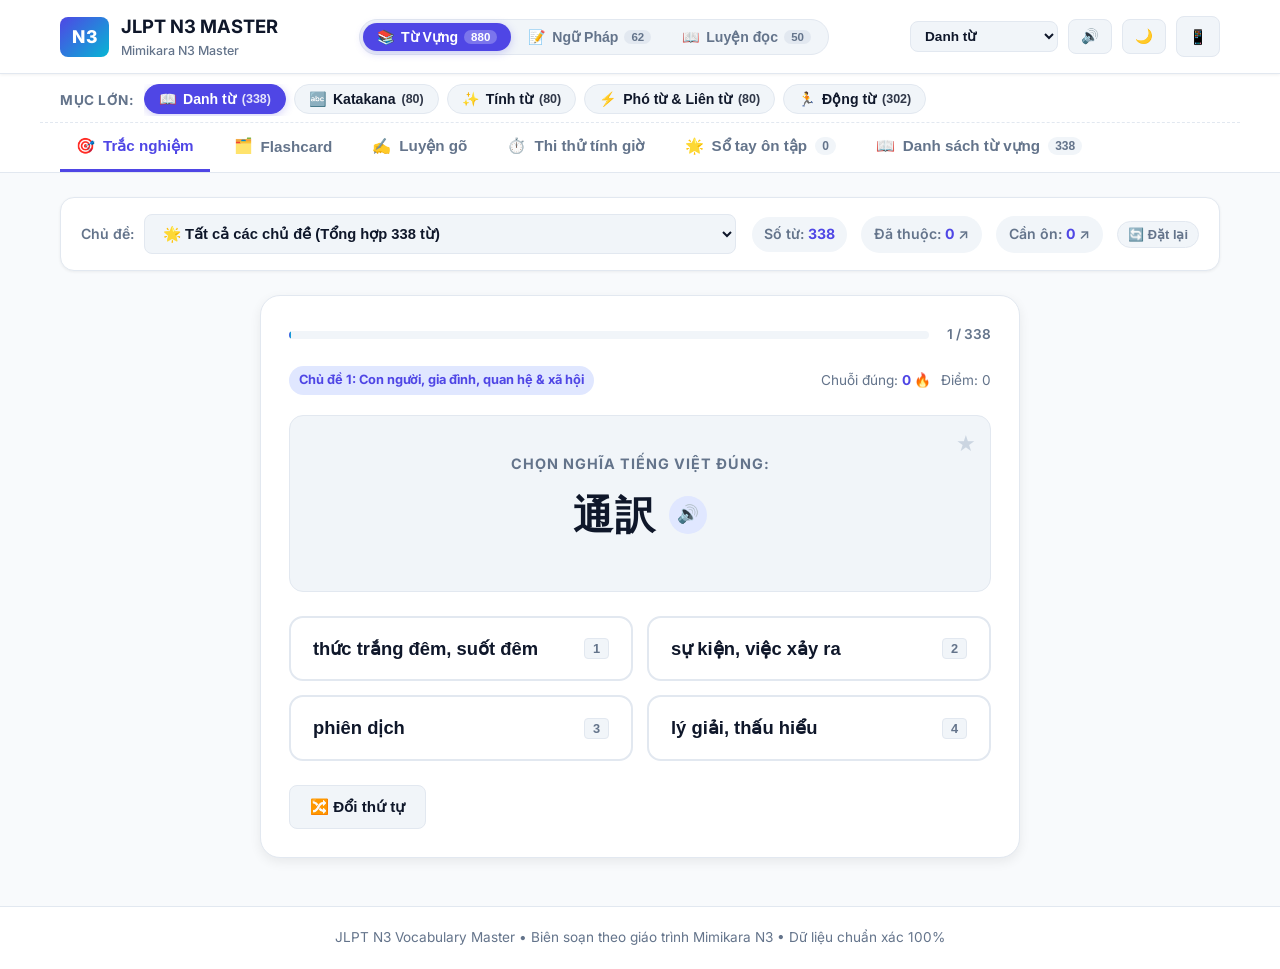
==== commit b919e0b0: "Add stage four N3 reading and refine vocabulary glosses" ====
--- a/index.html
+++ b/index.html
@@ -41,7 +41,7 @@
           <span class="mode-text">Ngữ Pháp</span>
           <span class="mode-badge">62</span>
         </button>
-        <button class="mode-btn" data-mode="reading" id="modeBtnReading"><span class="mode-icon">📖</span><span class="mode-text">Luyện đọc</span><span class="mode-badge">40</span></button>
+        <button class="mode-btn" data-mode="reading" id="modeBtnReading"><span class="mode-icon">📖</span><span class="mode-text">Luyện đọc</span><span class="mode-badge">50</span></button>
       </div>
 
       <div class="header-actions">
@@ -724,9 +724,10 @@
   <script src="reading_stage1.js"></script>
   <script src="reading_stage2.js"></script>
   <script src="reading_stage3.js"></script>
+  <script src="reading_stage4.js"></script>
   <script src="reading_plan.js"></script>
   <script src="reading.js"></script>
-  <script src="app.js?v=9"></script>
+  <script src="app.js?v=10"></script>
   <script>
     if ('serviceWorker' in navigator) {
       let reloading = false;
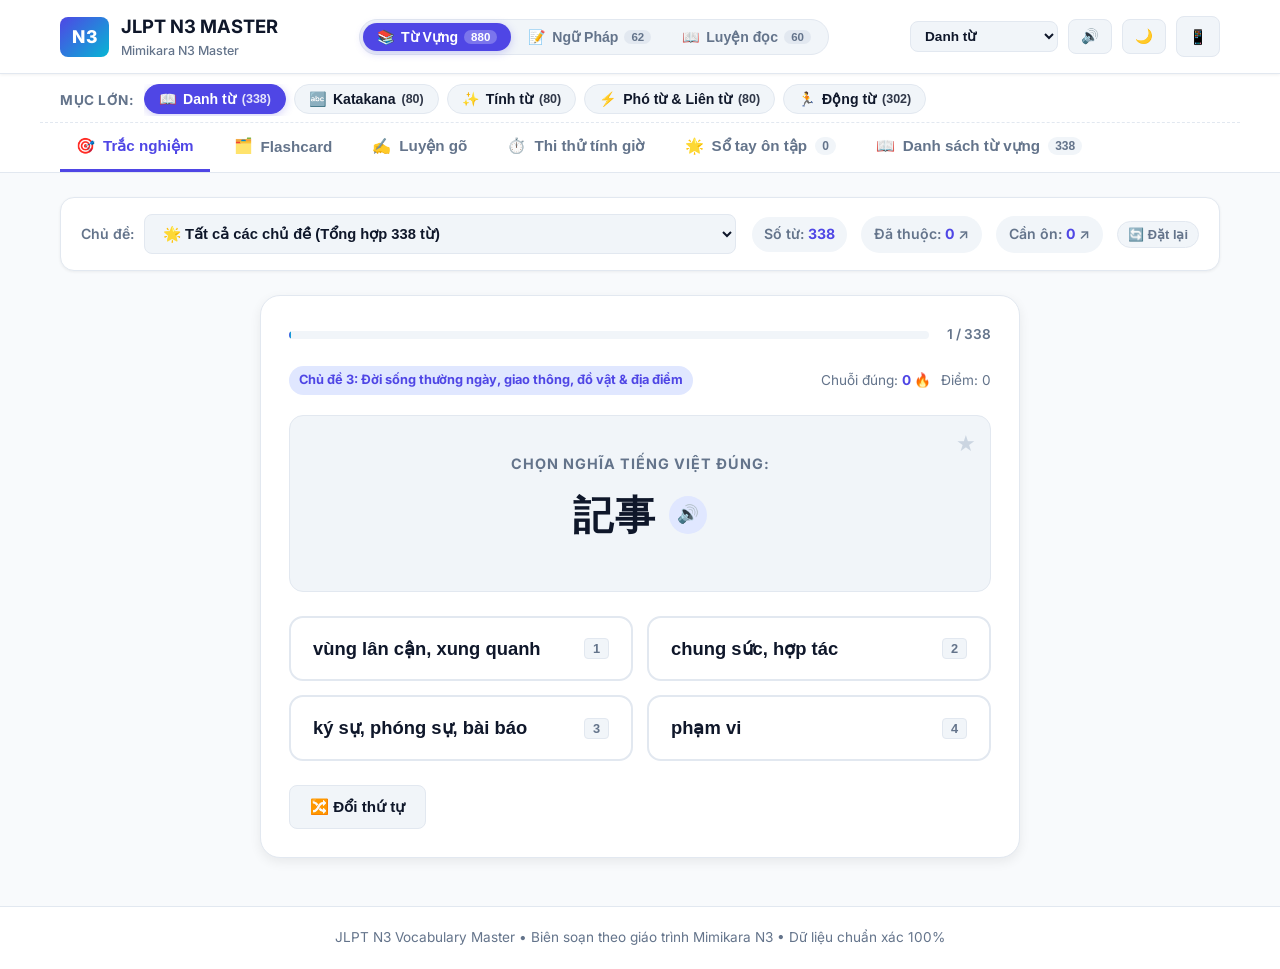
==== commit d8afd5f8: "Add stage five reading and complete all 62 grammar contexts" ====
--- a/index.html
+++ b/index.html
@@ -41,7 +41,7 @@
           <span class="mode-text">Ngữ Pháp</span>
           <span class="mode-badge">62</span>
         </button>
-        <button class="mode-btn" data-mode="reading" id="modeBtnReading"><span class="mode-icon">📖</span><span class="mode-text">Luyện đọc</span><span class="mode-badge">50</span></button>
+        <button class="mode-btn" data-mode="reading" id="modeBtnReading"><span class="mode-icon">📖</span><span class="mode-text">Luyện đọc</span><span class="mode-badge">60</span></button>
       </div>
 
       <div class="header-actions">
@@ -725,9 +725,10 @@
   <script src="reading_stage2.js"></script>
   <script src="reading_stage3.js"></script>
   <script src="reading_stage4.js"></script>
+  <script src="reading_stage5.js"></script>
   <script src="reading_plan.js"></script>
   <script src="reading.js"></script>
-  <script src="app.js?v=10"></script>
+  <script src="app.js?v=11"></script>
   <script>
     if ('serviceWorker' in navigator) {
       let reloading = false;
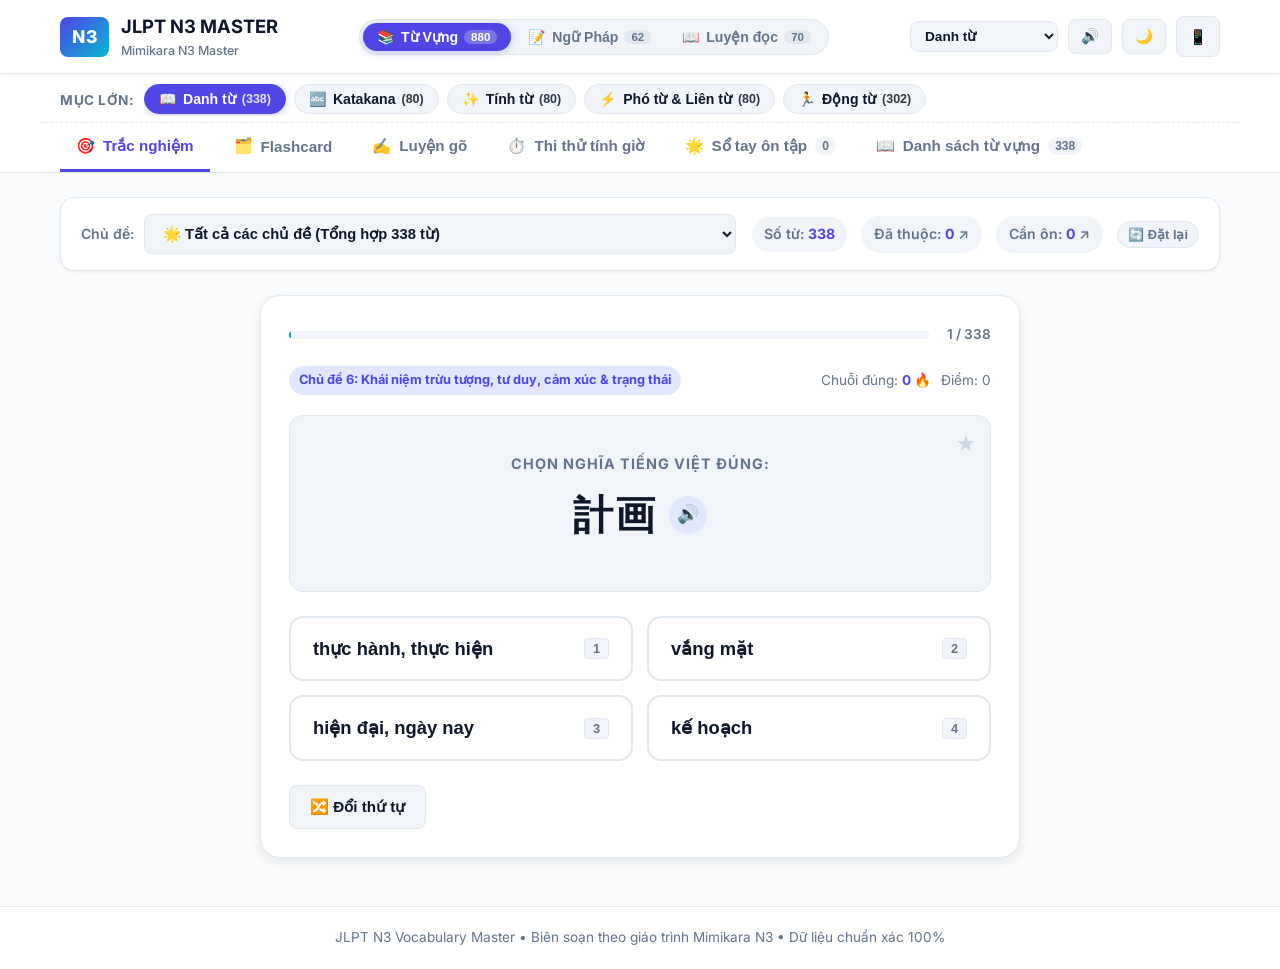
==== commit 4913d9f1: "Add stage six reading with 100 vocabulary targets and grammar reinforcement" ====
--- a/index.html
+++ b/index.html
@@ -41,7 +41,7 @@
           <span class="mode-text">Ngữ Pháp</span>
           <span class="mode-badge">62</span>
         </button>
-        <button class="mode-btn" data-mode="reading" id="modeBtnReading"><span class="mode-icon">📖</span><span class="mode-text">Luyện đọc</span><span class="mode-badge">60</span></button>
+        <button class="mode-btn" data-mode="reading" id="modeBtnReading"><span class="mode-icon">📖</span><span class="mode-text">Luyện đọc</span><span class="mode-badge">70</span></button>
       </div>
 
       <div class="header-actions">
@@ -726,9 +726,10 @@
   <script src="reading_stage3.js"></script>
   <script src="reading_stage4.js"></script>
   <script src="reading_stage5.js"></script>
+  <script src="reading_stage6.js"></script>
   <script src="reading_plan.js"></script>
   <script src="reading.js"></script>
-  <script src="app.js?v=11"></script>
+  <script src="app.js?v=12"></script>
   <script>
     if ('serviceWorker' in navigator) {
       let reloading = false;
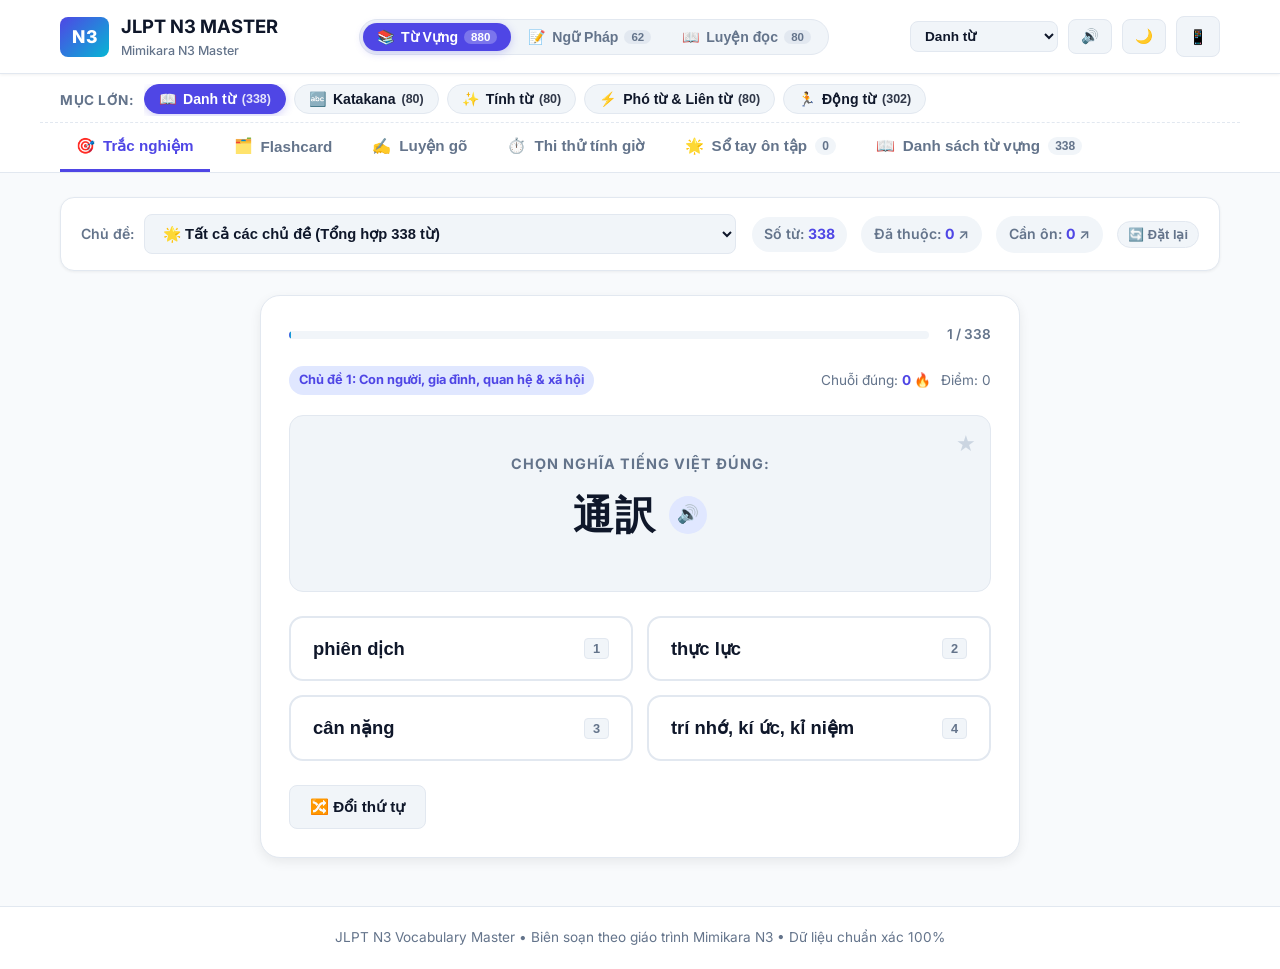
==== commit b8b8e546: "Add stage seven reading with 100 vocabulary targets and repeat-safe grammar planning" ====
--- a/index.html
+++ b/index.html
@@ -41,7 +41,7 @@
           <span class="mode-text">Ngữ Pháp</span>
           <span class="mode-badge">62</span>
         </button>
-        <button class="mode-btn" data-mode="reading" id="modeBtnReading"><span class="mode-icon">📖</span><span class="mode-text">Luyện đọc</span><span class="mode-badge">70</span></button>
+        <button class="mode-btn" data-mode="reading" id="modeBtnReading"><span class="mode-icon">📖</span><span class="mode-text">Luyện đọc</span><span class="mode-badge">80</span></button>
       </div>
 
       <div class="header-actions">
@@ -727,9 +727,10 @@
   <script src="reading_stage4.js"></script>
   <script src="reading_stage5.js"></script>
   <script src="reading_stage6.js"></script>
+  <script src="reading_stage7.js"></script>
   <script src="reading_plan.js"></script>
   <script src="reading.js"></script>
-  <script src="app.js?v=12"></script>
+  <script src="app.js?v=13"></script>
   <script>
     if ('serviceWorker' in navigator) {
       let reloading = false;
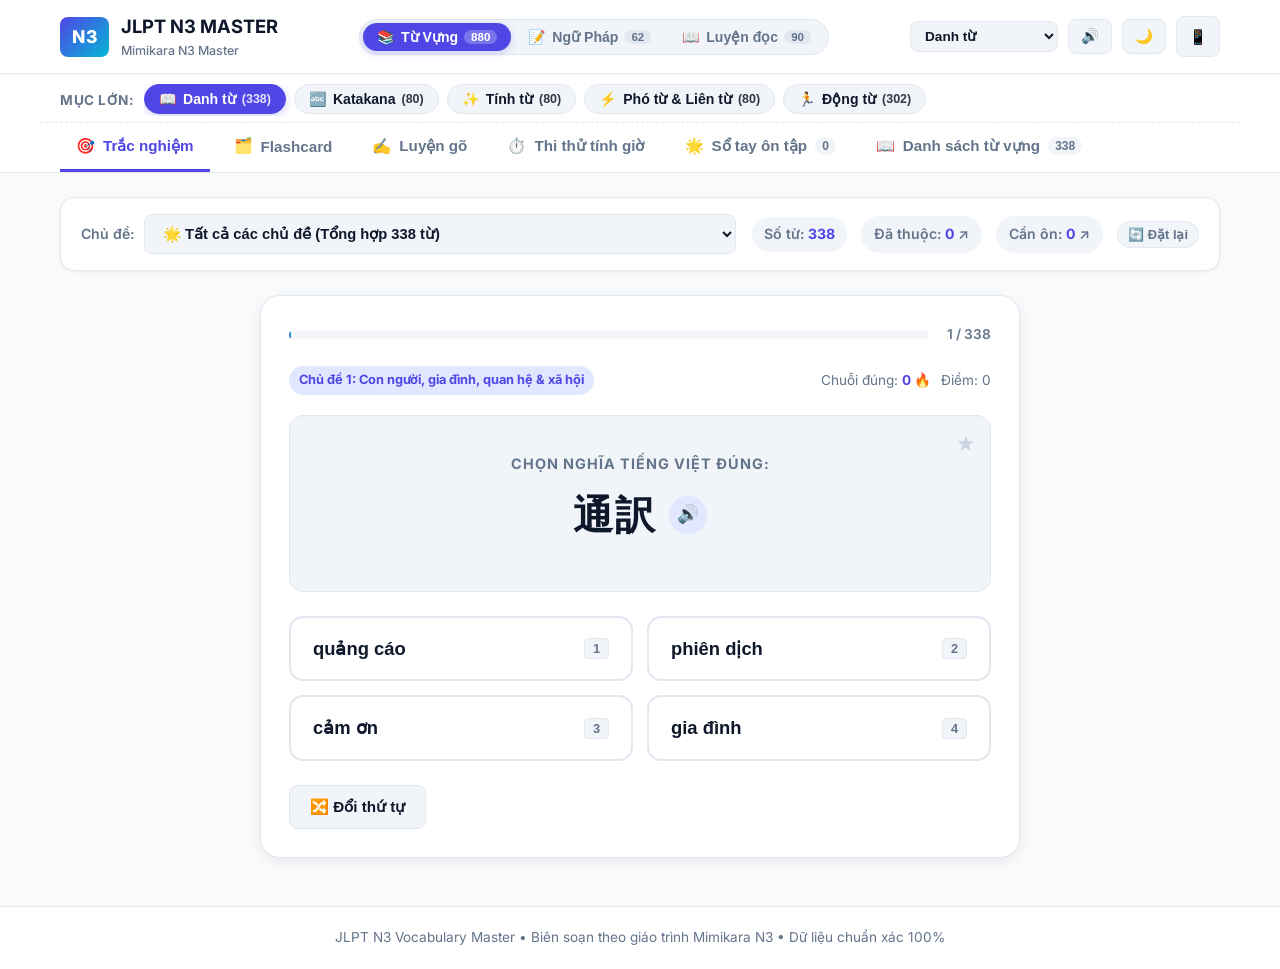
==== commit f95cb628: "Add stage eight N3 reading with 100 vocabulary targets" ====
--- a/index.html
+++ b/index.html
@@ -41,7 +41,7 @@
           <span class="mode-text">Ngữ Pháp</span>
           <span class="mode-badge">62</span>
         </button>
-        <button class="mode-btn" data-mode="reading" id="modeBtnReading"><span class="mode-icon">📖</span><span class="mode-text">Luyện đọc</span><span class="mode-badge">80</span></button>
+        <button class="mode-btn" data-mode="reading" id="modeBtnReading"><span class="mode-icon">📖</span><span class="mode-text">Luyện đọc</span><span class="mode-badge">90</span></button>
       </div>
 
       <div class="header-actions">
@@ -728,9 +728,10 @@
   <script src="reading_stage5.js"></script>
   <script src="reading_stage6.js"></script>
   <script src="reading_stage7.js"></script>
+  <script src="reading_stage8.js"></script>
   <script src="reading_plan.js"></script>
   <script src="reading.js"></script>
-  <script src="app.js?v=13"></script>
+  <script src="app.js?v=14"></script>
   <script>
     if ('serviceWorker' in navigator) {
       let reloading = false;
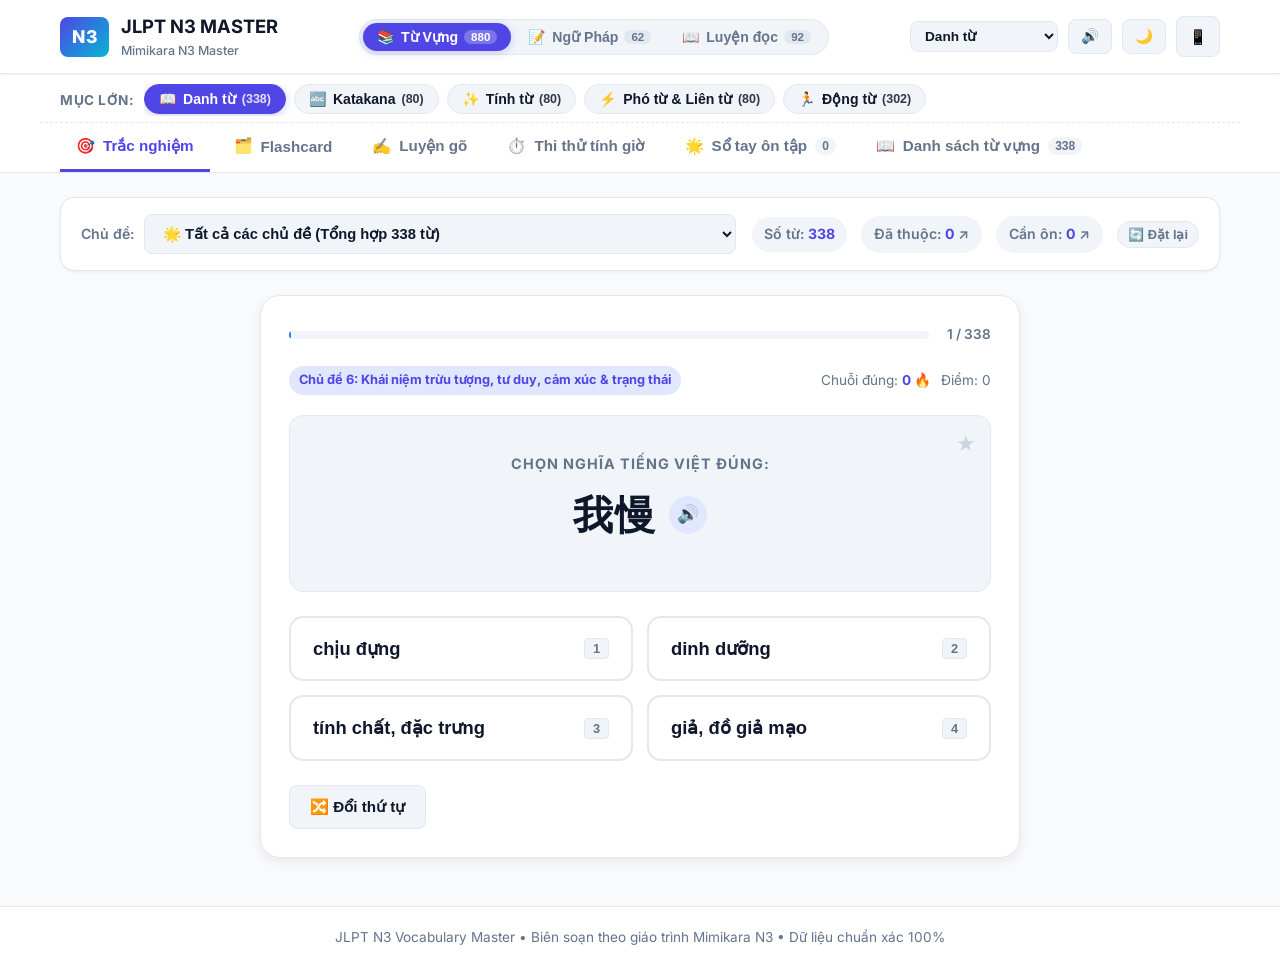
==== commit 748cebe1: "Complete N3 reading coverage with final fourteen vocabulary targets" ====
--- a/index.html
+++ b/index.html
@@ -41,7 +41,7 @@
           <span class="mode-text">Ngữ Pháp</span>
           <span class="mode-badge">62</span>
         </button>
-        <button class="mode-btn" data-mode="reading" id="modeBtnReading"><span class="mode-icon">📖</span><span class="mode-text">Luyện đọc</span><span class="mode-badge">90</span></button>
+        <button class="mode-btn" data-mode="reading" id="modeBtnReading"><span class="mode-icon">📖</span><span class="mode-text">Luyện đọc</span><span class="mode-badge">92</span></button>
       </div>
 
       <div class="header-actions">
@@ -729,9 +729,10 @@
   <script src="reading_stage6.js"></script>
   <script src="reading_stage7.js"></script>
   <script src="reading_stage8.js"></script>
+  <script src="reading_stage9.js"></script>
   <script src="reading_plan.js"></script>
   <script src="reading.js"></script>
-  <script src="app.js?v=14"></script>
+  <script src="app.js?v=15"></script>
   <script>
     if ('serviceWorker' in navigator) {
       let reloading = false;
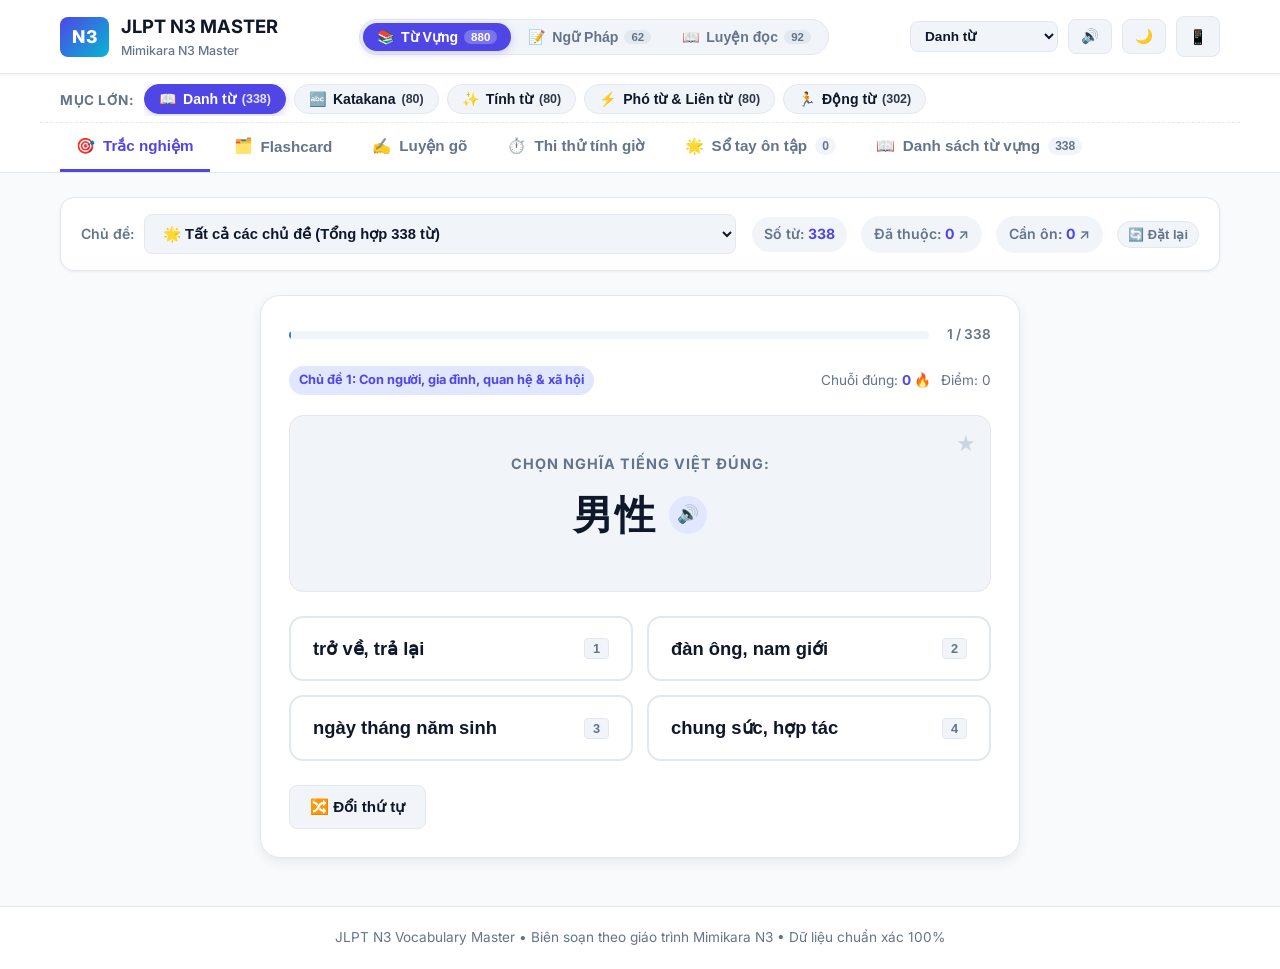
==== commit 9a486b95: "Add kanji stroke order viewer to flashcards and reading lookup" ====
--- a/index.html
+++ b/index.html
@@ -5,6 +5,7 @@
   <meta name="viewport" content="width=device-width, initial-scale=1.0, maximum-scale=1.0, user-scalable=no, viewport-fit=cover">
   <title>Ôn Tập Từ Vựng JLPT N3 - Mimikara</title>
   <link rel="stylesheet" href="style.css">
+  <link rel="stylesheet" href="kanji-writer.css">
   <link rel="icon" type="image/svg+xml" href="icon.svg">
   <link rel="apple-touch-icon" href="icon.svg">
   <link rel="manifest" href="manifest.json">
@@ -283,6 +284,8 @@
             </div>
           </div>
         </div>
+
+        <div class="fc-writing-tools"><button type="button" id="fcWritingBtn" class="btn-secondary" hidden>✍️ Cách viết</button></div>
 
         <!-- Controls -->
         <div class="flashcard-controls">
@@ -731,8 +734,10 @@
   <script src="reading_stage8.js"></script>
   <script src="reading_stage9.js"></script>
   <script src="reading_plan.js"></script>
+  <script src="kanji-writer.js"></script>
+  <script src="kanji-dialog.js"></script>
   <script src="reading.js"></script>
-  <script src="app.js?v=15"></script>
+  <script src="app.js?v=16"></script>
   <script>
     if ('serviceWorker' in navigator) {
       let reloading = false;
--- a/kanji-writer.css
+++ b/kanji-writer.css
@@ -0,0 +1,46 @@
+.kanji-writer {
+  --kw-paper: #f0f1f4;
+  --kw-ink: #25334a;
+  --kw-muted: #69768b;
+  --kw-line: #cdd2dd;
+  --kw-button: #fff;
+  --kw-accent: #176fb1;
+  width: 100%; max-width: 360px; color: var(--kw-ink);
+  font-family: system-ui, sans-serif; box-sizing: border-box;
+}
+.kanji-writer *, .kanji-writer *::before, .kanji-writer *::after { box-sizing: border-box; }
+.kw-heading { margin-bottom: 14px; }
+.kw-kicker { font-size: 10px; letter-spacing: .16em; font-weight: 700; color: var(--kw-muted); }
+.kw-word { font-family: 'Noto Sans JP', 'Yu Gothic', sans-serif; font-size: 27px; font-weight: 500; line-height: 1.5; margin: 3px 0 0; overflow-wrap: anywhere; }
+.kw-characters { display: flex; flex-wrap: wrap; gap: 8px; margin: 0 0 14px; }
+.kw-characters:empty { display: none; }
+.kw-character { border: 1px solid var(--kw-line); background: transparent; border-radius: 8px; font: 500 22px/1.3 'Yu Gothic', sans-serif; color: var(--kw-muted); min-width: 44px; min-height: 44px; padding: 5px 10px; cursor: pointer; }
+.kw-character[aria-pressed="true"] { background: var(--kw-button); color: var(--kw-accent); border-color: var(--kw-accent); box-shadow: 0 2px 5px #1429440a; }
+.kw-board { position: relative; width: 100%; aspect-ratio: 1; background: var(--kw-paper); border-radius: 16px; overflow: hidden; }
+.kw-canvas { width: 100%; height: 100%; display: block; }
+.kw-guide { stroke: var(--kw-line); stroke-width: .55; stroke-dasharray: 3 2; }
+.kw-stroke { fill: none; stroke-width: 3; stroke-linecap: round; stroke-linejoin: round; }
+.kw-number { font: 8px sans-serif; }
+.kw-replay { position: absolute; top: 8px; right: 8px; width: 44px; height: 44px; border: 1px solid var(--kw-line); border-radius: 11px; color: var(--kw-muted); background: var(--kw-button); font: 35px/1 system-ui, sans-serif; display: grid; place-items: center; cursor: pointer; box-shadow: 0 2px 5px #14294406; }
+.kw-replay:hover:enabled { color: var(--kw-accent); }
+.kw-replay:disabled { opacity: .45; cursor: default; }
+.kw-replay:focus-visible, .kw-character:focus-visible { outline: 3px solid var(--kw-accent); outline-offset: 3px; }
+.kw-message { position: absolute; inset: 30% 12%; display: grid; place-content: center; text-align: center; font-size: 14px; line-height: 1.7; color: var(--kw-muted); pointer-events: none; margin: 0; }
+.kw-message:empty { display: none; }
+.kw-status { color: var(--kw-muted); font-size: 13px; margin: 12px 0 0; min-height: 20px; }
+.kw-credit { font-size: 10px; line-height: 1.8; color: var(--kw-muted); margin: 10px 0 0; }
+.kw-credit a { color: inherit; text-underline-offset: 2px; }
+[data-theme="dark"] .kanji-writer { --kw-paper: #ebedf2; --kw-ink: #e5ebf6; --kw-muted: #aab6c9; --kw-line: #c7cdda; --kw-button: #fff; }
+[data-theme="dark"] .kw-board { --kw-muted: #69768b; }
+[data-theme="dark"] .kw-character { border-color: #526079; }
+[data-theme="dark"] .kw-character[aria-pressed="true"] { background: #e9f3ff; }
+.kanji-dialog { position: fixed; inset: 0; margin: auto; width: min(420px, calc(100% - 24px)); height: fit-content; max-height: calc(100dvh - 32px); padding: 24px; border: 1px solid var(--border, #dce1eb); border-radius: 20px; background: var(--bg-card, #fff); color: var(--text-main, #25334a); overflow: auto; }
+.kanji-dialog::backdrop { background: #14213c80; }
+.kanji-dialog .kanji-writer { margin: 0 auto; }
+.kw-close { position: absolute; right: 12px; top: 12px; width: 44px; height: 44px; border: 0; border-radius: 10px; color: inherit; background: transparent; font: 20px system-ui,sans-serif; cursor: pointer; }
+.kw-close:hover { background: #8090a51a; }
+.kw-close:focus-visible { outline: 2px solid #1686cf; outline-offset: -3px; }
+.kanji-dialog .kw-heading { padding-right: 36px; }
+body.kanji-dialog-open { overflow: hidden; }
+.fc-writing-tools { display: flex; justify-content: center; margin: 12px 0; }
+[data-theme="dark"] .kanji-dialog { background: #172238; }
